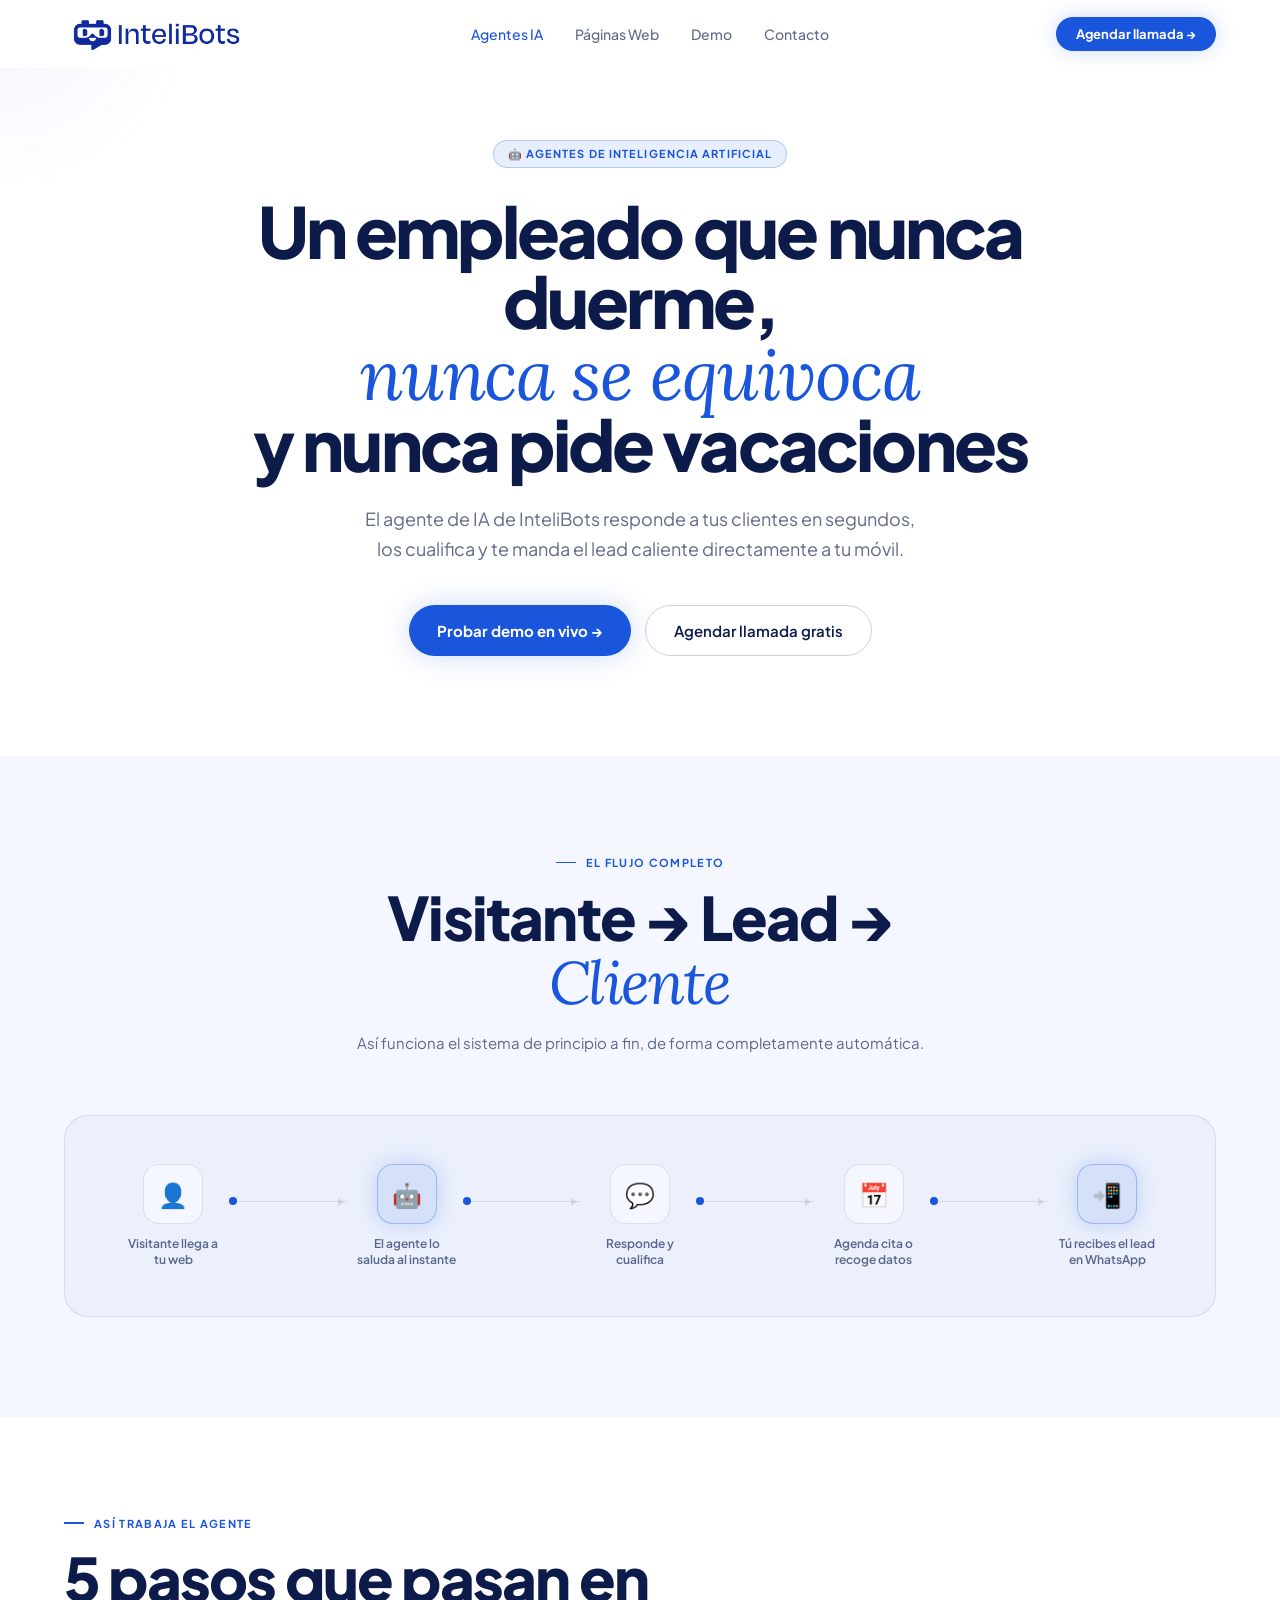
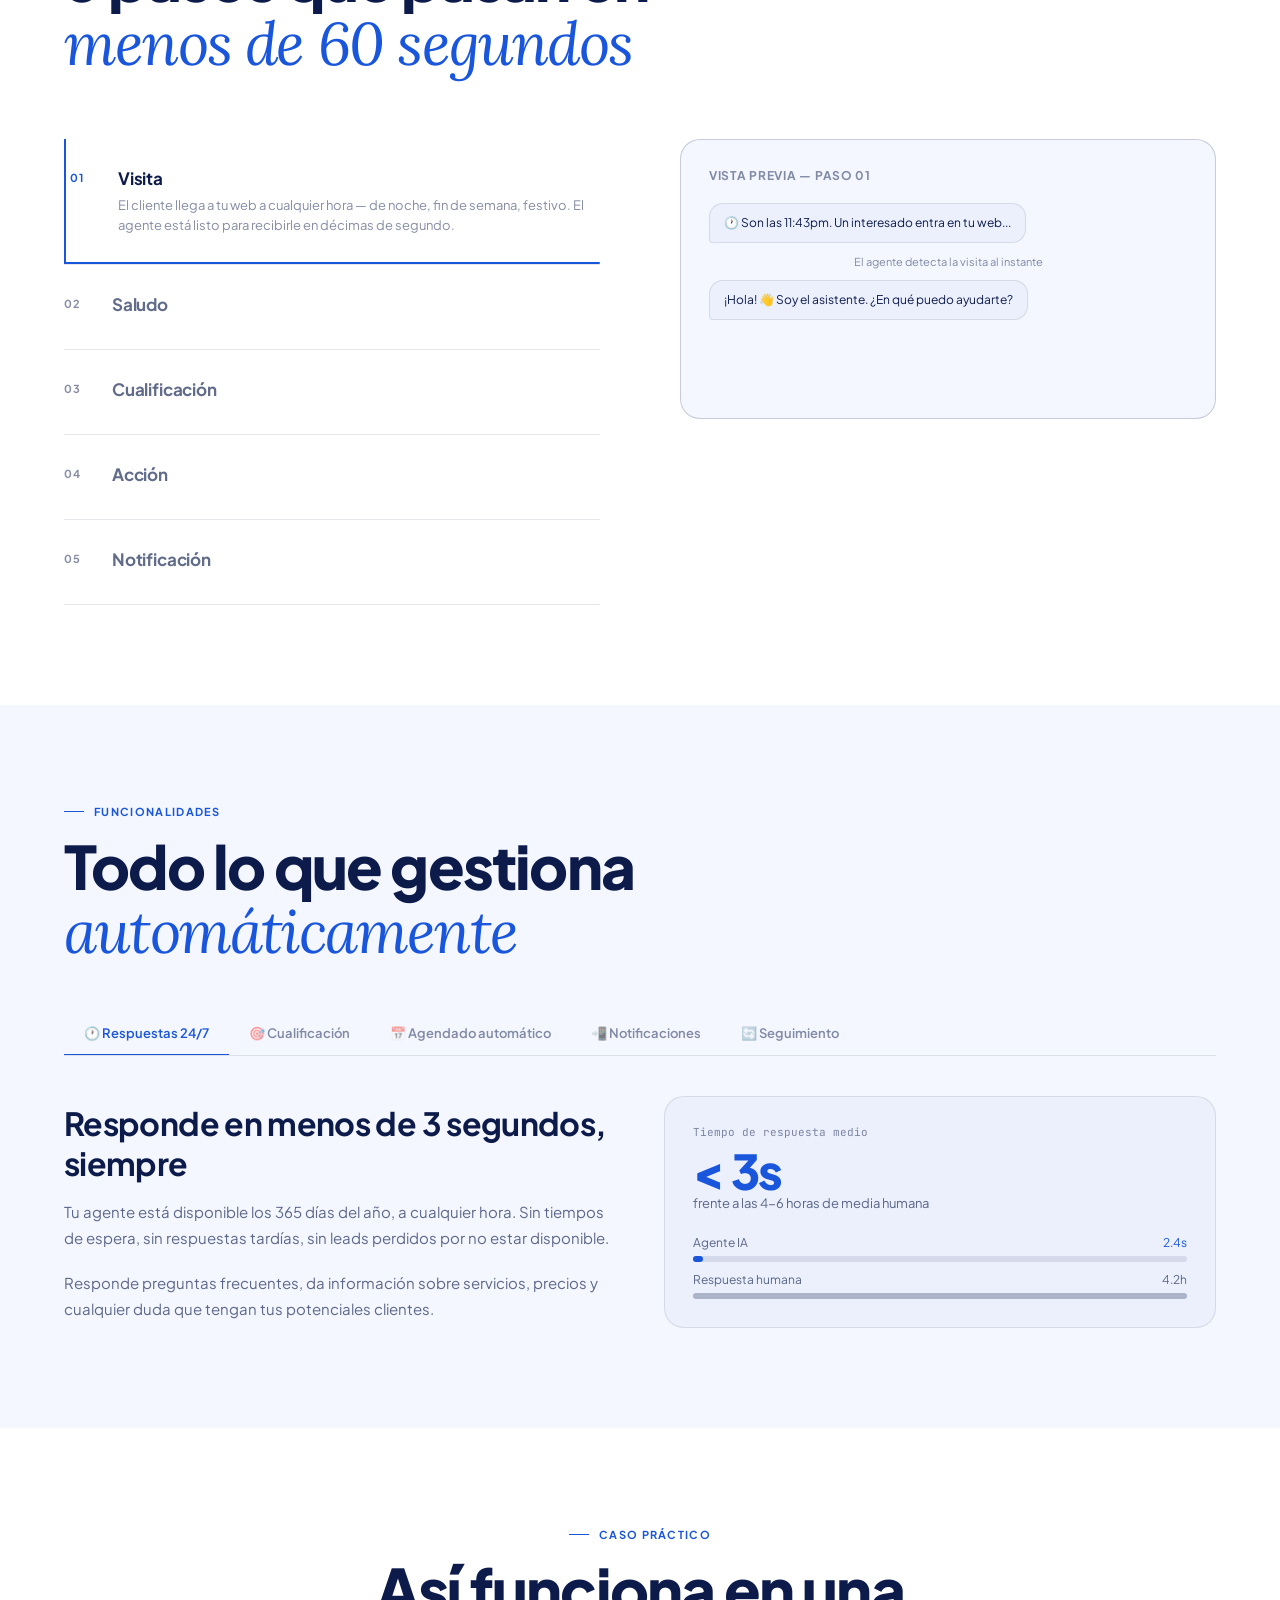
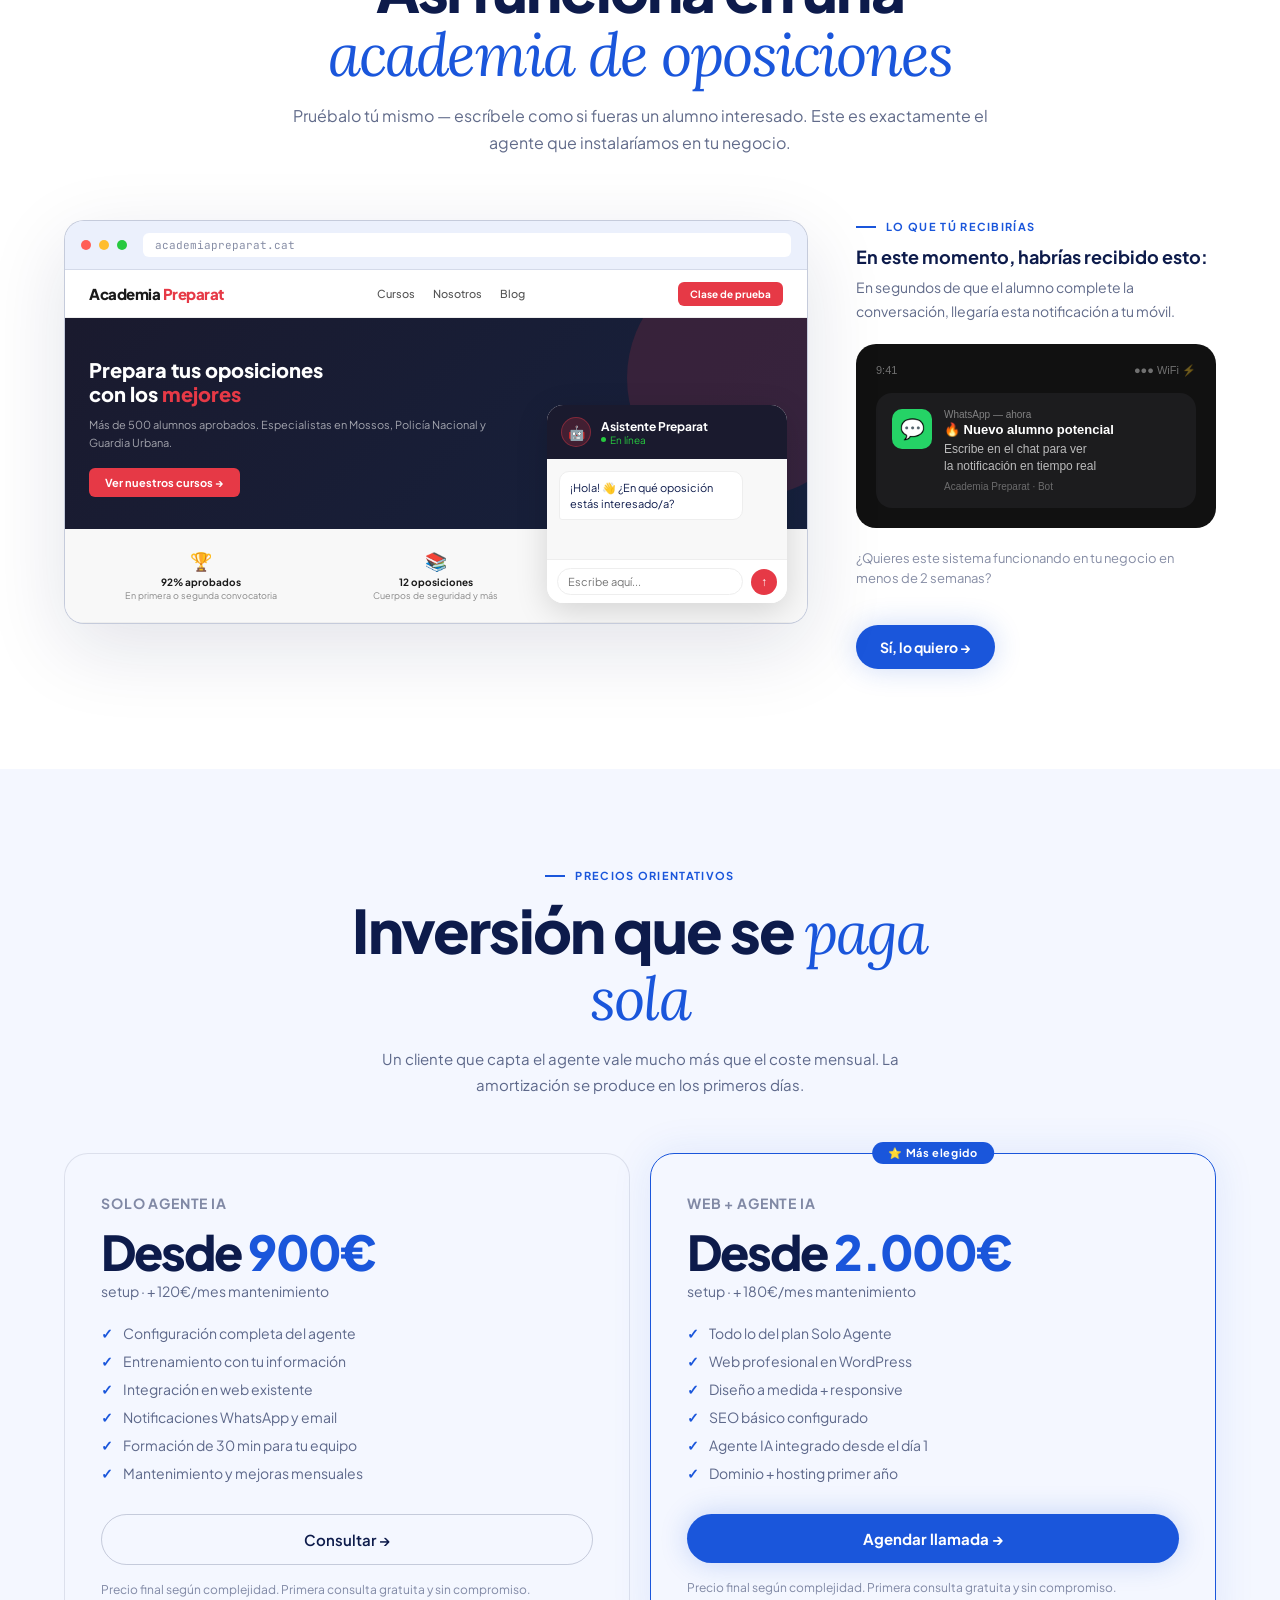
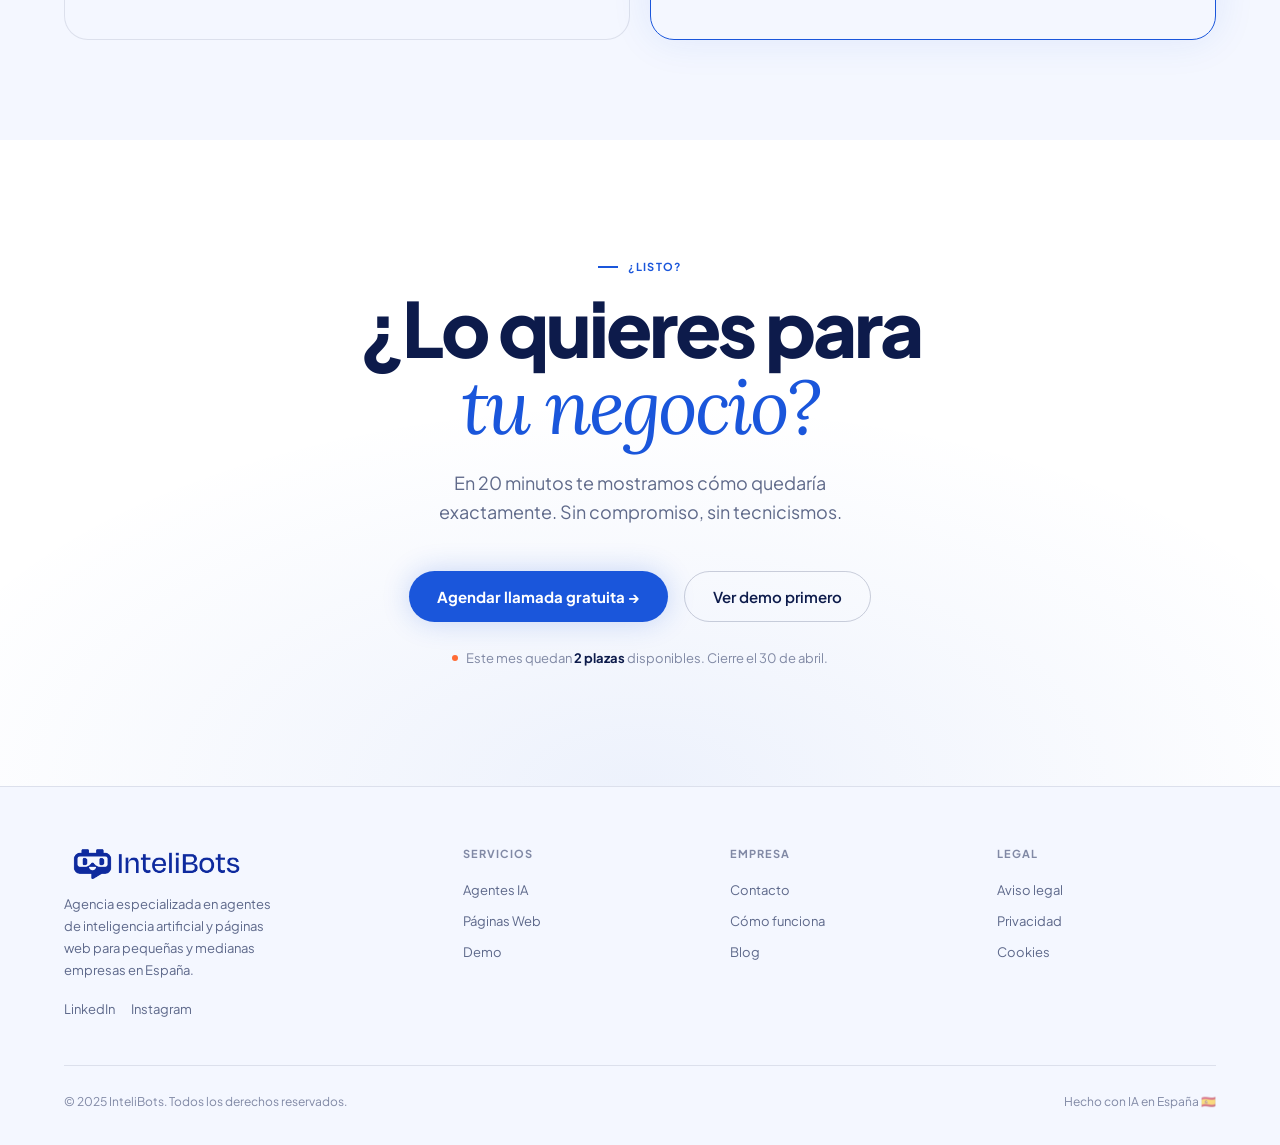
==== agentes-ia.html @ d6cfbdfa "Sitio web InteliBots: tipografía aumentada y bug chat duplicado corregido - Aumentar tamaños de fuen" ====
<!DOCTYPE html>
<html lang="es">
<head>
<meta charset="UTF-8">
<link rel="icon" type="image/png" href="logo-icon.png">
<meta name="viewport" content="width=device-width, initial-scale=1.0">
<meta name="description" content="Agentes IA para tu negocio — InteliBots. Un empleado que nunca duerme, nunca se equivoca y nunca pide vacaciones. Capta leads 24/7 de forma automática.">
<title>Agentes IA — InteliBots</title>
<link rel="preconnect" href="https://fonts.googleapis.com">
<link rel="preconnect" href="https://fonts.gstatic.com" crossorigin>
<link href="https://fonts.googleapis.com/css2?family=Plus+Jakarta+Sans:ital,wght@0,300;0,400;0,500;0,600;0,700;0,800;1,400&family=Lora:ital,wght@1,400;1,600&family=JetBrains+Mono:wght@400;500&display=swap" rel="stylesheet">
<link rel="stylesheet" href="styles.css">
<style>

/* ── HERO (centrado) ── */
.hero {
  padding: 140px 5vw 100px;
  text-align: center;
  position: relative; overflow: hidden;
}
.hero > * { position: relative; z-index: 1; }
.hero-h1 { max-width: 820px; margin: 0 auto 24px; }
.hero-sub { max-width: 560px; margin: 0 auto 40px; }
.hero-actions { justify-content: center; }

/* ── FLOW ── */
.flow-section { background: var(--bg2); overflow: hidden; }
.flow-visual {
  margin-top: 60px; padding: 48px;
  background: var(--bg3); border: 1px solid var(--border); border-radius: 24px;
  display: flex; align-items: center; overflow-x: auto;
  scrollbar-width: none;
}
.flow-visual::-webkit-scrollbar { display: none; }
.flow-node { display: flex; flex-direction: column; align-items: center; gap: 12px; min-width: 120px; }
.flow-icon {
  width: 60px; height: 60px; border-radius: 16px;
  display: flex; align-items: center; justify-content: center; font-size: 24px;
  border: 1px solid var(--border); background: var(--bg2);
}
.flow-icon.active {
  background: var(--accent-dim); border-color: rgba(26,86,219,0.3);
  box-shadow: 0 0 20px var(--accent-glow);
}
.flow-label { font-size: 12px; font-weight: 600; color: var(--text-mid); text-align: center; max-width: 100px; line-height: 1.3; }
.flow-arrow { flex: 1; min-width: 40px; height: 1px; background: var(--border); position: relative; margin-bottom: 28px; }
.flow-arrow::after {
  content: ''; position: absolute; right: -1px; top: -3px;
  border: 4px solid transparent; border-left: 6px solid var(--border);
}
.flow-dot {
  position: absolute; width: 8px; height: 8px; border-radius: 50%;
  background: var(--accent); top: -4px; left: -4px;
  animation: flowDot 3s linear infinite;
}
@keyframes flowDot { from{left:-4px;opacity:0} 10%{opacity:1} 90%{opacity:1} to{left:calc(100% - 4px);opacity:0} }

/* ── INTERACTIVE TIMELINE ── */
.timeline-section { background: var(--bg); }
.timeline-wrap { display: grid; grid-template-columns: 1fr 1fr; gap: 80px; align-items: start; margin-top: 64px; }
.timeline-steps { display: flex; flex-direction: column; }
.timeline-step {
  display: flex; gap: 20px; padding: 28px 0;
  border-bottom: 1px solid var(--border); cursor: pointer;
  transition: padding-left 0.25s; position: relative;
}
.timeline-step:hover { padding-left: 6px; }
.timeline-step.active { padding-left: 6px; }
.timeline-step::before {
  content: ''; position: absolute; left: 0; top: 0; bottom: 0; width: 2px;
  background: var(--accent); transform: scaleY(0); transform-origin: top; transition: transform 0.35s;
}
.timeline-step.active::before { transform: scaleY(1); }
.ts-num { font-size: 11px; font-weight: 700; letter-spacing: 0.08em; color: var(--text-dim); padding-top: 4px; min-width: 28px; transition: color 0.2s; }
.timeline-step.active .ts-num { color: var(--accent); }
.ts-name { font-size: 17px; font-weight: 700; letter-spacing: -0.01em; margin-bottom: 6px; color: var(--text-mid); transition: color 0.2s; }
.timeline-step.active .ts-name { color: var(--text); }
.ts-desc { font-size: 13px; color: var(--text-dim); line-height: 1.6; max-height: 0; overflow: hidden; transition: max-height 0.4s ease, opacity 0.3s; opacity: 0; }
.timeline-step.active .ts-desc { max-height: 120px; opacity: 1; }
.ts-progress { position: absolute; bottom: 0; left: 0; height: 2px; width: 0; background: var(--accent); border-radius: 2px; }

.timeline-preview { position: sticky; top: 100px; }
.preview-card {
  background: var(--bg2); border: 1px solid var(--border2); border-radius: 20px;
  padding: 28px; min-height: 280px;
}
.preview-title { font-size: 12px; font-weight: 700; color: var(--text-dim); letter-spacing: 0.06em; text-transform: uppercase; margin-bottom: 20px; }
.preview-content { display: none; }
.preview-content.active { display: block; animation: fadeUp 0.3s ease; }
@keyframes fadeUp { from{opacity:0;transform:translateY(8px)} to{opacity:1;transform:none} }
.preview-chat { display: flex; flex-direction: column; gap: 8px; }
.pc-bot, .pc-user { padding: 10px 14px; border-radius: 14px; font-size: 12px; line-height: 1.5; max-width: 88%; }
.pc-bot { background: var(--bg3); border: 1px solid var(--border); align-self: flex-start; border-bottom-left-radius: 4px; }
.pc-user { background: var(--accent); color: #fff; align-self: flex-end; border-bottom-right-radius: 4px; }
.preview-hint { font-size: 11px; color: var(--text-dim); text-align: center; padding: 4px 0; }
.preview-notif { background: var(--bg3); border: 1px solid var(--border); border-radius: 16px; padding: 16px; display: flex; gap: 12px; align-items: flex-start; }
.notif-icon { font-size: 24px; flex-shrink: 0; }
.notif-app { font-size: 10px; color: var(--text-dim); margin-bottom: 4px; font-family: var(--mono); }
.notif-title { font-weight: 700; margin-bottom: 4px; color: var(--text); font-size: 13px; }
.notif-text { color: var(--text-mid); font-size: 12px; line-height: 1.5; }

/* ── TABS ── */
.tabs-section { background: var(--bg2); }
.tabs-header {
  display: flex; border-bottom: 1px solid var(--border);
  margin-bottom: 40px; overflow-x: auto; scrollbar-width: none;
}
.tabs-header::-webkit-scrollbar { display: none; }
.tab-btn {
  padding: 14px 20px; font-size: 13px; font-weight: 600;
  color: var(--text-dim); background: none; border: none; cursor: pointer;
  white-space: nowrap; position: relative; transition: color 0.2s;
  font-family: var(--sans);
}
.tab-btn::after { content: ''; position: absolute; bottom: -1px; left: 0; right: 0; height: 2px; background: var(--accent); transform: scaleX(0); transition: transform 0.2s; }
.tab-btn.active { color: var(--accent); }
.tab-btn.active::after { transform: scaleX(1); }
.tab-panel { display: none; animation: fadeUp 0.3s ease; }
.tab-panel.active { display: grid; grid-template-columns: 1fr 1fr; gap: 48px; align-items: center; }
.tab-text h3 { font-size: clamp(22px, 3vw, 32px); font-weight: 700; letter-spacing: -0.02em; margin-bottom: 16px; }
.tab-text p { font-size: 15px; color: var(--text-mid); line-height: 1.7; margin-bottom: 20px; }
.tab-text p:last-child { margin-bottom: 0; }
.tab-visual { background: var(--bg3); border: 1px solid var(--border); border-radius: 20px; padding: 28px; min-height: 200px; display: flex; align-items: center; }

/* ── ACADEMY MOCKUP ── */
.mockup-section { background: var(--bg); overflow: hidden; }
.mockup-wrap { margin-top: 64px; display: grid; grid-template-columns: 1fr 360px; gap: 48px; align-items: start; }
.mockup-browser {
  background: var(--bg2); border: 1px solid var(--border2); border-radius: 20px;
  overflow: hidden; box-shadow: 0 24px 80px rgba(13,27,75,0.12);
  position: relative;
}
.mockup-bar { background: var(--bg3); border-bottom: 1px solid var(--border); padding: 12px 16px; display: flex; align-items: center; gap: 8px; }
.m-dot { width: 10px; height: 10px; border-radius: 50%; }
.m-dot:nth-child(1){background:#FF5F56} .m-dot:nth-child(2){background:#FFBD2E} .m-dot:nth-child(3){background:#27C93F}
.m-url { flex: 1; margin-left: 8px; background: var(--bg); border-radius: 6px; padding: 5px 12px; font-size: 11px; color: var(--text-dim); font-family: var(--mono); }

/* Academy site inside mockup */
.acad-nav { background: #fff; padding: 0 24px; display: flex; align-items: center; justify-content: space-between; height: 48px; border-bottom: 1px solid #eee; }
.acad-logo { font-size: 15px; font-weight: 800; color: #1a1a1a; letter-spacing: -0.5px; }
.acad-logo span { color: #E63946; }
.acad-nav-links { display: flex; gap: 18px; }
.acad-nav-links a { font-size: 11px; font-weight: 500; color: #555; text-decoration: none; }
.acad-cta-sm { background: #E63946; color: white; font-size: 10px; font-weight: 700; padding: 6px 12px; border-radius: 6px; text-decoration: none; }
.acad-hero { background: linear-gradient(135deg, #1a1a2e 0%, #16213e 100%); padding: 40px 24px 32px; color: white; position: relative; overflow: hidden; }
.acad-hero::before { content: ''; position: absolute; right: -60px; top: -60px; width: 240px; height: 240px; border-radius: 50%; background: rgba(230,57,70,0.15); }
.acad-hero-content { position: relative; z-index: 1; max-width: 60%; }
.acad-hero h2 { font-size: 20px; font-weight: 800; line-height: 1.2; margin-bottom: 10px; }
.acad-hero h2 span { color: #E63946; }
.acad-hero p { font-size: 11px; color: rgba(255,255,255,0.6); line-height: 1.6; margin-bottom: 16px; }
.acad-btn { background: #E63946; color: white; font-size: 11px; font-weight: 700; padding: 8px 16px; border-radius: 6px; text-decoration: none; display: inline-block; }
.acad-features { background: #f8f8f8; padding: 20px 24px; display: grid; grid-template-columns: repeat(3,1fr); gap: 12px; border-bottom: 1px solid #eee; }
.acad-feat { text-align: center; }
.acad-feat-icon { font-size: 18px; margin-bottom: 4px; }
.acad-feat-title { font-size: 10px; font-weight: 700; color: #1a1a1a; margin-bottom: 2px; }
.acad-feat-text { font-size: 9px; color: #888; line-height: 1.4; }

/* Chat widget inside mockup */
.chat-widget {
  position: absolute; bottom: 20px; right: 20px; width: 240px;
  background: white; border-radius: 16px;
  box-shadow: 0 8px 32px rgba(0,0,0,0.15); overflow: hidden;
  font-family: var(--sans);
}
.chat-widget-header { background: #1a1a2e; padding: 12px 14px; display: flex; align-items: center; gap: 10px; }
.widget-avatar { width: 30px; height: 30px; border-radius: 50%; background: rgba(230,57,70,0.2); display: flex; align-items: center; justify-content: center; font-size: 14px; border: 1px solid rgba(230,57,70,0.4); }
.widget-name { font-size: 12px; font-weight: 700; color: #fff; }
.widget-status { font-size: 10px; color: #27C93F; display: flex; align-items: center; gap: 4px; }
.widget-status::before { content: ''; width: 5px; height: 5px; border-radius: 50%; background: #27C93F; display: inline-block; }
.widget-messages { padding: 12px; display: flex; flex-direction: column; gap: 7px; min-height: 100px; background: #f8f8f8; }
.w-msg-bot, .w-msg-user { padding: 8px 10px; border-radius: 10px; font-size: 11px; line-height: 1.4; }
.w-msg-bot { background: white; border: 1px solid #eee; align-self: flex-start; border-bottom-left-radius: 3px; max-width: 85%; }
.w-msg-user { background: #E63946; color: white; align-self: flex-end; border-bottom-right-radius: 3px; max-width: 85%; }
.widget-input { display: flex; align-items: center; gap: 8px; padding: 8px 10px; border-top: 1px solid #eee; background: white; }
.widget-input input { flex: 1; border: 1px solid #eee; border-radius: 20px; padding: 6px 10px; font-size: 11px; outline: none; font-family: var(--sans); }
.widget-send { width: 26px; height: 26px; border-radius: 50%; background: #E63946; border: none; cursor: pointer; display: flex; align-items: center; justify-content: center; color: white; font-size: 12px; flex-shrink: 0; }

/* WA notification */
.mockup-side h3 { font-size: 18px; font-weight: 700; margin-bottom: 8px; }
.mockup-side p { font-size: 14px; color: var(--text-mid); line-height: 1.7; margin-bottom: 20px; }
.wa-notif { background: #111; border-radius: 20px; padding: 20px; font-family: -apple-system, BlinkMacSystemFont, 'SF Pro Display', sans-serif; }
.wa-status { display: flex; justify-content: space-between; margin-bottom: 16px; font-size: 11px; color: rgba(255,255,255,0.4); }
.wa-card { background: #1C1C1E; border-radius: 16px; padding: 16px; display: flex; gap: 12px; }
.wa-icon { width: 40px; height: 40px; border-radius: 10px; background: #25D366; display: flex; align-items: center; justify-content: center; font-size: 20px; flex-shrink: 0; }
.wa-app { font-size: 10px; color: rgba(255,255,255,0.45); margin-bottom: 2px; }
.wa-title { font-size: 13px; font-weight: 600; color: white; margin-bottom: 4px; }
.wa-text { font-size: 12px; color: rgba(255,255,255,0.70); line-height: 1.4; }
.wa-time { font-size: 10px; color: rgba(255,255,255,0.35); margin-top: 6px; }

/* ── RESPONSIVE ── */
@media (max-width: 1024px) {
  .timeline-wrap { grid-template-columns: 1fr; }
  .timeline-preview { position: static; }
  .tab-panel.active { grid-template-columns: 1fr; }
  .mockup-wrap { grid-template-columns: 1fr; }
}
@media (max-width: 768px) {
  .flow-visual { padding: 28px 20px; }
  .acad-features { grid-template-columns: 1fr 1fr; }
}
</style>
</head>
<body>

<div class="cursor-glow" id="cursorGlow" aria-hidden="true"></div>

<!-- NAV -->
<nav id="mainNav" role="navigation">
  <a href="index.html" class="nav-logo"><img src="logo.png" alt="InteliBots"></a>
  <ul class="nav-links">
    <li><a href="agentes-ia.html" class="active">Agentes IA</a></li>
    <li><a href="paginas-web.html">Páginas Web</a></li>
    <li><a href="demo.html">Demo</a></li>
    <li><a href="contacto.html">Contacto</a></li>
  </ul>
  <a href="contacto.html" class="nav-cta">Agendar llamada →</a>
  <button class="hamburger" id="hbg" aria-label="Menú" aria-expanded="false"><span></span><span></span><span></span></button>
</nav>
<nav class="mobile-menu" id="mob" aria-hidden="true">
  <a href="agentes-ia.html" onclick="closeMob()">Agentes IA</a>
  <a href="paginas-web.html" onclick="closeMob()">Páginas Web</a>
  <a href="demo.html" onclick="closeMob()">Demo</a>
  <a href="contacto.html" onclick="closeMob()">Contacto</a>
  <a href="contacto.html" class="mob-cta" onclick="closeMob()">Agendar llamada →</a>
</nav>

<!-- HERO -->
<section class="hero">
  <div class="hero-bg"><div class="hero-grid"></div><div class="hero-glow" style="left:50%;top:50%;transform:translate(-50%,-50%)"></div></div>
  <div class="hero-badge">🤖 Agentes de Inteligencia Artificial</div>
  <h1 class="hero-h1">Un empleado que nunca duerme,<br><em>nunca se equivoca</em><br>y nunca pide vacaciones</h1>
  <p class="hero-sub">El agente de IA de InteliBots responde a tus clientes en segundos, los cualifica y te manda el lead caliente directamente a tu móvil.</p>
  <div class="hero-actions">
    <a href="demo.html" class="btn-primary">Probar demo en vivo →</a>
    <a href="contacto.html" class="btn-ghost">Agendar llamada gratis</a>
  </div>
</section>

<!-- FLOW VISUAL -->
<section class="flow-section">
  <div class="reveal" style="text-align:center;max-width:600px;margin:0 auto">
    <div class="s-label" style="justify-content:center">El flujo completo</div>
    <h2 class="s-title">Visitante → Lead → <em>Cliente</em></h2>
    <p style="color:var(--text-mid);font-size:15px;line-height:1.7;margin-top:16px">Así funciona el sistema de principio a fin, de forma completamente automática.</p>
  </div>
  <div class="flow-visual reveal d1">
    <div class="flow-node">
      <div class="flow-icon">👤</div>
      <div class="flow-label">Visitante llega a tu web</div>
    </div>
    <div class="flow-arrow"><div class="flow-dot"></div></div>
    <div class="flow-node">
      <div class="flow-icon active">🤖</div>
      <div class="flow-label">El agente lo saluda al instante</div>
    </div>
    <div class="flow-arrow"><div class="flow-dot" style="animation-delay:0.5s"></div></div>
    <div class="flow-node">
      <div class="flow-icon">💬</div>
      <div class="flow-label">Responde y cualifica</div>
    </div>
    <div class="flow-arrow"><div class="flow-dot" style="animation-delay:1s"></div></div>
    <div class="flow-node">
      <div class="flow-icon">📅</div>
      <div class="flow-label">Agenda cita o recoge datos</div>
    </div>
    <div class="flow-arrow"><div class="flow-dot" style="animation-delay:1.5s"></div></div>
    <div class="flow-node">
      <div class="flow-icon active">📲</div>
      <div class="flow-label">Tú recibes el lead en WhatsApp</div>
    </div>
  </div>
</section>

<!-- INTERACTIVE TIMELINE -->
<section class="timeline-section">
  <div class="reveal">
    <div class="s-label">Así trabaja el agente</div>
    <h2 class="s-title">5 pasos que pasan en<br><em>menos de 60 segundos</em></h2>
  </div>
  <div class="timeline-wrap">
    <div class="timeline-steps">
      <div class="timeline-step active">
        <div class="ts-num">01</div>
        <div><div class="ts-name">Visita</div><div class="ts-desc">El cliente llega a tu web a cualquier hora — de noche, fin de semana, festivo. El agente está listo para recibirle en décimas de segundo.</div></div>
      </div>
      <div class="timeline-step">
        <div class="ts-num">02</div>
        <div><div class="ts-name">Saludo</div><div class="ts-desc">El agente abre la conversación con un mensaje amigable y personalizado. No es un chatbot genérico — conoce tu negocio, tus servicios y tu forma de hablar.</div></div>
      </div>
      <div class="timeline-step">
        <div class="ts-num">03</div>
        <div><div class="ts-name">Cualificación</div><div class="ts-desc">Hace las preguntas clave para entender si es un lead serio. Solo lead caliente llega a ti, con toda la información que necesitas para cerrar la venta.</div></div>
      </div>
      <div class="timeline-step">
        <div class="ts-num">04</div>
        <div><div class="ts-name">Acción</div><div class="ts-desc">El agente puede agendar una cita, enviar información por email o recoger nombre y teléfono para que les llames tú. Totalmente configurable.</div></div>
      </div>
      <div class="timeline-step">
        <div class="ts-num">05</div>
        <div><div class="ts-name">Notificación</div><div class="ts-desc">En menos de 10 segundos recibes un WhatsApp con toda la información: nombre, contacto y resumen de la conversación. Lead caliente en tu bolsillo.</div></div>
      </div>
    </div>
    <div class="timeline-preview reveal d2">
      <div class="preview-card">
        <div class="preview-title" id="previewTitle">Vista previa — Paso 01</div>
        <div class="preview-content active" id="prev-0">
          <div class="preview-chat">
            <div class="pc-bot">🕐 Son las 11:43pm. Un interesado entra en tu web...</div>
            <p class="preview-hint">El agente detecta la visita al instante</p>
            <div class="pc-bot">¡Hola! 👋 Soy el asistente. ¿En qué puedo ayudarte?</div>
          </div>
        </div>
        <div class="preview-content" id="prev-1">
          <div class="preview-chat">
            <div class="pc-bot">¡Hola! 👋 Soy el asistente de Academia Preparat. ¿En qué oposición estás interesado/a?</div>
            <p class="preview-hint" style="margin-top:8px">Mensaje personalizado con el nombre de tu negocio</p>
          </div>
        </div>
        <div class="preview-content" id="prev-2">
          <div class="preview-chat">
            <div class="pc-user">Me interesa Mossos d'Esquadra</div>
            <div class="pc-bot">¡Perfecto! Tenemos programa específico 🎯 ¿Cuándo quieres empezar? ¿Sería tu primera oposición?</div>
            <div class="pc-user">Primera vez, en septiembre</div>
            <div class="pc-bot">¿Tienes el nivel de Batxillerat o equivalente? Solo necesito confirmarlo para orientarte bien.</div>
          </div>
        </div>
        <div class="preview-content" id="prev-3">
          <div class="preview-chat">
            <div class="pc-bot">Entendido 👌 Tenemos clase de prueba gratuita este viernes. ¿Te la agendo?</div>
            <div class="pc-user">Sí, me interesa</div>
            <div class="pc-bot">¡Perfecto! Dame tu nombre y teléfono para confirmártela 📅</div>
          </div>
        </div>
        <div class="preview-content" id="prev-4">
          <div class="preview-notif">
            <div class="notif-icon">📲</div>
            <div>
              <div class="notif-app">WhatsApp · Ahora</div>
              <div class="notif-title">🔥 Nuevo lead — Academia Preparat</div>
              <div class="notif-text">Marta García · 622 XXX XXX<br>Interés: Mossos d'Esquadra<br>Inicio: Septiembre · Primera vez<br>→ Quiere clase de prueba viernes</div>
            </div>
          </div>
        </div>
      </div>
    </div>
  </div>
</section>

<!-- TABS: funcionalidades -->
<section class="tabs-section">
  <div class="reveal">
    <div class="s-label">Funcionalidades</div>
    <h2 class="s-title">Todo lo que gestiona<br><em>automáticamente</em></h2>
  </div>
  <div style="margin-top:48px">
    <div class="tabs-header reveal">
      <button class="tab-btn active">🕐 Respuestas 24/7</button>
      <button class="tab-btn">🎯 Cualificación</button>
      <button class="tab-btn">📅 Agendado automático</button>
      <button class="tab-btn">📲 Notificaciones</button>
      <button class="tab-btn">🔄 Seguimiento</button>
    </div>
    <div class="tab-panel active" id="tab-0">
      <div class="tab-text reveal">
        <h3>Responde en menos de 3 segundos, siempre</h3>
        <p>Tu agente está disponible los 365 días del año, a cualquier hora. Sin tiempos de espera, sin respuestas tardías, sin leads perdidos por no estar disponible.</p>
        <p>Responde preguntas frecuentes, da información sobre servicios, precios y cualquier duda que tengan tus potenciales clientes.</p>
      </div>
      <div class="tab-visual reveal d2">
        <div style="width:100%">
          <div style="font-size:11px;color:var(--text-dim);margin-bottom:8px;font-family:var(--mono)">Tiempo de respuesta medio</div>
          <div style="font-size:48px;font-weight:800;color:var(--accent);letter-spacing:-0.04em;line-height:1">&lt; 3s</div>
          <div style="font-size:13px;color:var(--text-mid);margin-bottom:24px">frente a las 4-6 horas de media humana</div>
          <div style="display:flex;flex-direction:column;gap:10px">
            <div>
              <div style="display:flex;justify-content:space-between;font-size:12px;color:var(--text-mid);margin-bottom:6px"><span>Agente IA</span><span style="color:var(--accent)">2.4s</span></div>
              <div style="height:6px;background:var(--border);border-radius:3px"><div style="width:2%;height:100%;background:var(--accent);border-radius:3px"></div></div>
            </div>
            <div>
              <div style="display:flex;justify-content:space-between;font-size:12px;color:var(--text-mid);margin-bottom:6px"><span>Respuesta humana</span><span>4.2h</span></div>
              <div style="height:6px;background:var(--border);border-radius:3px"><div style="width:100%;height:100%;background:var(--border2);border-radius:3px"></div></div>
            </div>
          </div>
        </div>
      </div>
    </div>
    <div class="tab-panel" id="tab-1">
      <div class="tab-text reveal">
        <h3>Solo llegan leads que realmente quieren comprar</h3>
        <p>El agente hace las preguntas clave para filtrar leads fríos. Cuando recibes una notificación, ya sabes que es alguien interesado de verdad.</p>
        <p>Configuramos las preguntas específicas para tu sector y tipo de negocio.</p>
      </div>
      <div class="tab-visual reveal d2">
        <div style="display:flex;flex-direction:column;gap:10px;width:100%">
          <div style="font-size:11px;color:var(--text-dim);font-family:var(--mono)">Preguntas de cualificación</div>
          <div style="background:var(--bg2);border:1px solid var(--border);border-radius:10px;padding:10px 14px;font-size:12px;color:var(--text-mid)">¿Qué servicio te interesa? 📚</div>
          <div style="background:var(--bg2);border:1px solid var(--border);border-radius:10px;padding:10px 14px;font-size:12px;color:var(--text-mid)">¿Cuándo quieres empezar? 📅</div>
          <div style="background:var(--bg2);border:1px solid var(--border);border-radius:10px;padding:10px 14px;font-size:12px;color:var(--text-mid)">¿Es para uso personal o empresarial? 🎯</div>
          <div style="background:var(--accent-dim);border:1px solid rgba(26,86,219,0.25);border-radius:10px;padding:10px 14px;font-size:12px;color:var(--accent)">✓ Lead cualificado — enviado a WhatsApp</div>
        </div>
      </div>
    </div>
    <div class="tab-panel" id="tab-2">
      <div class="tab-text reveal">
        <h3>Citas agendadas sin que muevas un dedo</h3>
        <p>El agente puede conectarse con tu calendario y agendar citas directamente. El cliente elige horario, recibe confirmación y tú lo ves en tu agenda.</p>
        <p>Compatible con Calendly, Google Calendar y cualquier sistema de reservas que ya uses.</p>
      </div>
      <div class="tab-visual reveal d2">
        <div style="background:var(--bg2);border:1px solid var(--border);border-radius:14px;padding:20px;width:100%">
          <div style="font-size:11px;color:var(--accent);font-weight:700;margin-bottom:12px;font-family:var(--mono)">📅 NUEVA CITA AGENDADA</div>
          <div style="font-size:14px;font-weight:700;margin-bottom:4px">Llamada de consulta gratuita</div>
          <div style="font-size:12px;color:var(--text-mid)">Viernes 2 mayo · 17:00h</div>
          <div style="font-size:12px;color:var(--text-mid)">Marta García · 622 XXX XXX</div>
          <div style="margin-top:12px;padding-top:12px;border-top:1px solid var(--border);font-size:11px;color:var(--text-dim)">Confirmación enviada por WhatsApp y email ✓</div>
        </div>
      </div>
    </div>
    <div class="tab-panel" id="tab-3">
      <div class="tab-text reveal">
        <h3>Lead caliente en tu móvil en menos de 10 segundos</h3>
        <p>En el momento en que el agente termina de cualificar a un interesado, recibes un WhatsApp con toda la información que necesitas para cerrar la venta.</p>
        <p>También recibes alertas por email. Siempre sabes cuándo hay una oportunidad.</p>
      </div>
      <div class="tab-visual reveal d2">
        <div style="background:#111;border-radius:16px;padding:16px;width:100%">
          <div style="display:flex;gap:10px">
            <div style="width:36px;height:36px;border-radius:8px;background:#25D366;display:flex;align-items:center;justify-content:center;font-size:18px;flex-shrink:0">💬</div>
            <div>
              <div style="font-size:10px;color:rgba(255,255,255,0.4);margin-bottom:2px">WhatsApp · ahora</div>
              <div style="font-size:13px;font-weight:600;color:white;margin-bottom:4px">🔥 Lead nuevo — InteliBots</div>
              <div style="font-size:11px;color:rgba(255,255,255,0.6);line-height:1.5">Marc Puig · 643 XXX XXX<br>Web + Agente IA · Inmediato<br>→ Pide presupuesto</div>
            </div>
          </div>
        </div>
      </div>
    </div>
    <div class="tab-panel" id="tab-4">
      <div class="tab-text reveal">
        <h3>Recupera leads que no respondieron</h3>
        <p>Si un interesado empieza la conversación pero no la termina, el agente puede hacer un seguimiento automático 24h o 48h después para reactivar el interés.</p>
        <p>El 30% de los leads que no responden inicialmente acaban convirtiendo con un buen seguimiento.</p>
      </div>
      <div class="tab-visual reveal d2">
        <div style="display:flex;flex-direction:column;gap:8px;width:100%">
          <div style="font-size:11px;color:var(--text-dim);font-family:var(--mono)">Secuencia de seguimiento</div>
          <div style="display:flex;gap:12px;align-items:center">
            <div style="width:32px;height:32px;border-radius:50%;background:var(--accent-dim);border:1px solid rgba(26,86,219,0.25);display:flex;align-items:center;justify-content:center;font-size:12px;flex-shrink:0;color:var(--accent);font-weight:700">D0</div>
            <div style="font-size:12px;color:var(--text-mid)">Lead entra — conversación iniciada</div>
          </div>
          <div style="width:1px;height:16px;background:var(--border);margin-left:16px"></div>
          <div style="display:flex;gap:12px;align-items:center">
            <div style="width:32px;height:32px;border-radius:50%;background:var(--bg3);border:1px solid var(--border);display:flex;align-items:center;justify-content:center;font-size:11px;flex-shrink:0;color:var(--text-dim);font-weight:700">D1</div>
            <div style="font-size:12px;color:var(--text-mid)">"Hola, ¿pudiste revisar la información? ¿Te quedó alguna duda?"</div>
          </div>
          <div style="width:1px;height:16px;background:var(--border);margin-left:16px"></div>
          <div style="display:flex;gap:12px;align-items:center">
            <div style="width:32px;height:32px;border-radius:50%;background:var(--bg3);border:1px solid var(--border);display:flex;align-items:center;justify-content:center;font-size:11px;flex-shrink:0;color:var(--text-dim);font-weight:700">D3</div>
            <div style="font-size:12px;color:var(--text-mid)">"Última plaza disponible. ¿Te reservamos?"</div>
          </div>
        </div>
      </div>
    </div>
  </div>
</section>

<!-- ACADEMY MOCKUP -->
<section class="mockup-section">
  <div class="reveal" style="text-align:center;max-width:700px;margin:0 auto">
    <div class="s-label" style="justify-content:center">Caso práctico</div>
    <h2 class="s-title">Así funciona en una<br><em>academia de oposiciones</em></h2>
    <p style="color:var(--text-mid);font-size:16px;line-height:1.7;margin-top:16px">Pruébalo tú mismo — escríbele como si fueras un alumno interesado. Este es exactamente el agente que instalaríamos en tu negocio.</p>
  </div>
  <div class="mockup-wrap">
    <div class="mockup-browser reveal d1">
      <div class="mockup-bar">
        <div class="m-dot"></div><div class="m-dot"></div><div class="m-dot"></div>
        <div class="m-url">academiapreparat.cat</div>
      </div>
      <div style="position:relative">
        <div class="acad-nav">
          <div class="acad-logo">Academia <span>Preparat</span></div>
          <div class="acad-nav-links"><a href="#">Cursos</a><a href="#">Nosotros</a><a href="#">Blog</a></div>
          <a href="#" class="acad-cta-sm">Clase de prueba</a>
        </div>
        <div class="acad-hero">
          <div class="acad-hero-content">
            <h2>Prepara tus oposiciones<br>con los <span>mejores</span></h2>
            <p>Más de 500 alumnos aprobados. Especialistas en Mossos, Policía Nacional y Guardia Urbana.</p>
            <a href="#" class="acad-btn">Ver nuestros cursos →</a>
          </div>
        </div>
        <div class="acad-features">
          <div class="acad-feat"><div class="acad-feat-icon">🏆</div><div class="acad-feat-title">92% aprobados</div><div class="acad-feat-text">En primera o segunda convocatoria</div></div>
          <div class="acad-feat"><div class="acad-feat-icon">📚</div><div class="acad-feat-title">12 oposiciones</div><div class="acad-feat-text">Cuerpos de seguridad y más</div></div>
          <div class="acad-feat"><div class="acad-feat-icon">📍</div><div class="acad-feat-title">Barcelona centro</div><div class="acad-feat-text">También online y semipresencial</div></div>
        </div>
        <div class="chat-widget" id="academyChat">
          <div class="chat-widget-header">
            <div class="widget-avatar">🤖</div>
            <div><div class="widget-name">Asistente Preparat</div><div class="widget-status">En línea</div></div>
          </div>
          <div class="widget-messages" id="widgetMsgs">
            <div class="w-msg-bot">¡Hola! 👋 ¿En qué oposición estás interesado/a?</div>
          </div>
          <div class="widget-input">
            <input type="text" id="widgetInput" placeholder="Escribe aquí...">
            <button class="widget-send" onclick="sendWidget()">↑</button>
          </div>
        </div>
      </div>
    </div>
    <div class="mockup-side reveal d2">
      <div class="s-label" style="margin-bottom:12px">Lo que tú recibirías</div>
      <h3>En este momento, habrías recibido esto:</h3>
      <p style="margin-top:8px">En segundos de que el alumno complete la conversación, llegaría esta notificación a tu móvil.</p>
      <div class="wa-notif">
        <div class="wa-status"><span>9:41</span><span>●●● WiFi ⚡</span></div>
        <div class="wa-card">
          <div class="wa-icon">💬</div>
          <div>
            <div class="wa-app">WhatsApp — ahora</div>
            <div class="wa-title">🔥 Nuevo alumno potencial</div>
            <div class="wa-text" id="waText">Escribe en el chat para ver<br>la notificación en tiempo real</div>
            <div class="wa-time">Academia Preparat · Bot</div>
          </div>
        </div>
      </div>
      <p style="margin-top:20px;font-size:13px;color:var(--text-dim);line-height:1.6">¿Quieres este sistema funcionando en tu negocio en menos de 2 semanas?</p>
      <a href="contacto.html" class="btn-primary" style="margin-top:16px;font-size:14px;padding:13px 24px">Sí, lo quiero →</a>
    </div>
  </div>
</section>

<!-- PRICING -->
<section style="background:var(--bg2);padding:100px 5vw">
  <div class="reveal" style="text-align:center;max-width:600px;margin:0 auto">
    <div class="s-label" style="justify-content:center">Precios orientativos</div>
    <h2 class="s-title">Inversión que se <em>paga sola</em></h2>
    <p style="color:var(--text-mid);font-size:15px;line-height:1.7;margin-top:16px">Un cliente que capta el agente vale mucho más que el coste mensual. La amortización se produce en los primeros días.</p>
  </div>
  <div class="pricing-grid">
    <div class="price-card reveal d1">
      <div class="price-name">Solo Agente IA</div>
      <div class="price-num">Desde <span>900€</span></div>
      <div class="price-period">setup · + 120€/mes mantenimiento</div>
      <div class="price-feats">
        <div class="price-feat">Configuración completa del agente</div>
        <div class="price-feat">Entrenamiento con tu información</div>
        <div class="price-feat">Integración en web existente</div>
        <div class="price-feat">Notificaciones WhatsApp y email</div>
        <div class="price-feat">Formación de 30 min para tu equipo</div>
        <div class="price-feat">Mantenimiento y mejoras mensuales</div>
      </div>
      <a href="contacto.html" class="btn-ghost" style="width:100%;justify-content:center">Consultar →</a>
      <p class="price-note">Precio final según complejidad. Primera consulta gratuita y sin compromiso.</p>
    </div>
    <div class="price-card featured reveal d2">
      <div class="price-badge">⭐ Más elegido</div>
      <div class="price-name">Web + Agente IA</div>
      <div class="price-num">Desde <span>2.000€</span></div>
      <div class="price-period">setup · + 180€/mes mantenimiento</div>
      <div class="price-feats">
        <div class="price-feat">Todo lo del plan Solo Agente</div>
        <div class="price-feat">Web profesional en WordPress</div>
        <div class="price-feat">Diseño a medida + responsive</div>
        <div class="price-feat">SEO básico configurado</div>
        <div class="price-feat">Agente IA integrado desde el día 1</div>
        <div class="price-feat">Dominio + hosting primer año</div>
      </div>
      <a href="contacto.html" class="btn-primary" style="width:100%;justify-content:center">Agendar llamada →</a>
      <p class="price-note">Precio final según complejidad. Primera consulta gratuita y sin compromiso.</p>
    </div>
  </div>
</section>

<!-- CTA -->
<section class="cta-section">
  <div class="reveal">
    <div class="s-label" style="justify-content:center">¿Listo?</div>
    <h2 class="cta-title">¿Lo quieres para<br><em>tu negocio?</em></h2>
    <p class="cta-sub">En 20 minutos te mostramos cómo quedaría exactamente. Sin compromiso, sin tecnicismos.</p>
    <div class="cta-actions">
      <a href="contacto.html" class="btn-primary">Agendar llamada gratuita →</a>
      <a href="demo.html" class="btn-ghost">Ver demo primero</a>
    </div>
    <div class="urgency">
      <div class="urgency-dot"></div>
      <span>Este mes quedan <strong style="color:var(--text)">2 plazas</strong> disponibles. Cierre el 30 de abril.</span>
    </div>
  </div>
</section>

<!-- FOOTER -->
<footer>
  <div class="footer-grid">
    <div class="footer-brand">
      <a href="index.html" class="nav-logo"><img src="logo.png" alt="InteliBots"></a>
      <p>Agencia especializada en agentes de inteligencia artificial y páginas web para pequeñas y medianas empresas en España.</p>
      <div class="footer-social">
        <a href="https://www.linkedin.com/company/intelibots/" target="_blank" rel="noopener">LinkedIn</a>
        <a href="#">Instagram</a>
      </div>
    </div>
    <div class="footer-col"><h4>Servicios</h4><ul><li><a href="agentes-ia.html">Agentes IA</a></li><li><a href="paginas-web.html">Páginas Web</a></li><li><a href="demo.html">Demo</a></li></ul></div>
    <div class="footer-col"><h4>Empresa</h4><ul><li><a href="contacto.html">Contacto</a></li><li><a href="https://intelibots.es/como-funciona/">Cómo funciona</a></li><li><a href="#">Blog</a></li></ul></div>
    <div class="footer-col"><h4>Legal</h4><ul><li><a href="#">Aviso legal</a></li><li><a href="#">Privacidad</a></li><li><a href="#">Cookies</a></li></ul></div>
  </div>
  <div class="footer-bottom">
    <span>© 2025 InteliBots. Todos los derechos reservados.</span>
    <span>Hecho con IA en España 🇪🇸</span>
  </div>
</footer>

<script src="main.js"></script>
</body>
</html>
---- styles.css ----
/* ═══════════════════════════════════════════════════════
   InteliBots — Shared Stylesheet
   ═══════════════════════════════════════════════════════ */

/* ── RESET & ROOT ── */
*, *::before, *::after { box-sizing: border-box; margin: 0; padding: 0; }

:root {
  --bg:       #FFFFFF;
  --bg2:      #F4F7FF;
  --bg3:      #EBF0FC;
  --card:     rgba(13, 27, 75, 0.04);
  --border:   rgba(13, 27, 75, 0.10);
  --border2:  rgba(13, 27, 75, 0.20);
  --accent:         #1A56DB;
  --accent-dim:     rgba(26, 86, 219, 0.10);
  --accent-glow:    rgba(26, 86, 219, 0.22);
  --text:     #0D1B4B;
  --text-mid: rgba(13, 27, 75, 0.65);
  --text-dim: rgba(13, 27, 75, 0.50);
  --sans:  'Plus Jakarta Sans', sans-serif;
  --serif: 'Lora', serif;
  --mono:  'JetBrains Mono', monospace;
  --r-sm:  10px;
  --r-md:  16px;
  --r-lg:  24px;
  --r-xl:  32px;
  --r-full: 100px;
}

html { scroll-behavior: smooth; }

body {
  font-family: var(--sans);
  background: var(--bg);
  color: var(--text);
  overflow-x: hidden;
  -webkit-font-smoothing: antialiased;
  -moz-osx-font-smoothing: grayscale;
}

::-webkit-scrollbar { width: 4px; }
::-webkit-scrollbar-track { background: var(--bg2); }
::-webkit-scrollbar-thumb { background: var(--accent); border-radius: 2px; }

/* ── CURSOR GLOW ── */
.cursor-glow {
  position: fixed;
  width: 400px; height: 400px;
  border-radius: 50%;
  background: radial-gradient(circle, rgba(26,86,219,0.06) 0%, transparent 70%);
  pointer-events: none;
  z-index: 0;
  transform: translate(-50%, -50%);
  transition: opacity 0.3s;
  will-change: left, top;
}

/* ── NAVIGATION ── */
nav {
  position: fixed; top: 0; left: 0; right: 0;
  z-index: 100;
  display: flex; align-items: center; justify-content: space-between;
  padding: 0 5vw; height: 68px;
  background: rgba(255, 255, 255, 0.92);
  backdrop-filter: blur(24px); -webkit-backdrop-filter: blur(24px);
  border-bottom: 1px solid transparent;
  transition: border-color 0.3s, box-shadow 0.3s;
}
nav.scrolled {
  border-color: var(--border);
  box-shadow: 0 2px 24px rgba(13, 27, 75, 0.06);
}

.nav-logo {
  font-weight: 800; font-size: 19px; letter-spacing: -0.5px;
  color: var(--text); text-decoration: none;
  display: flex; align-items: center; gap: 8px;
}
.nav-logo img { height: 32px; width: auto; display: block; }

.nav-links { display: flex; gap: 32px; list-style: none; }
.nav-links a {
  font-size: 14px; font-weight: 500;
  color: var(--text-mid); text-decoration: none;
  transition: color 0.2s;
}
.nav-links a:hover { color: var(--text); }
.nav-links a.active { color: var(--accent); }

.nav-cta {
  background: var(--accent); color: #fff;
  padding: 9px 20px; border-radius: var(--r-full);
  font-size: 13px; font-weight: 700; text-decoration: none;
  box-shadow: 0 0 20px var(--accent-glow);
  transition: transform 0.15s, box-shadow 0.15s;
}
.nav-cta:hover { transform: translateY(-1px); box-shadow: 0 0 30px var(--accent-glow); }

/* Hamburger */
.hamburger {
  display: none; flex-direction: column; gap: 5px;
  cursor: pointer; background: none; border: none; padding: 4px;
}
.hamburger span {
  display: block; width: 22px; height: 1.5px;
  background: var(--text); border-radius: 2px;
  transition: transform 0.3s, opacity 0.3s;
}

/* Mobile menu */
.mobile-menu {
  position: fixed; inset: 0; z-index: 99;
  background: var(--bg2);
  padding: 80px 5vw 40px;
  display: flex; flex-direction: column; gap: 4px;
  transform: translateX(100%);
  transition: transform 0.35s cubic-bezier(0.4, 0, 0.2, 1);
}
.mobile-menu.open { transform: translateX(0); }
.mobile-menu a {
  font-size: 26px; font-weight: 700; letter-spacing: -0.02em;
  color: var(--text); text-decoration: none;
  padding: 14px 0; border-bottom: 1px solid var(--border);
  opacity: 0; transform: translateX(20px);
  transition: opacity 0.3s, transform 0.3s;
}
.mobile-menu.open a { opacity: 1; transform: none; }
.mobile-menu.open a:nth-child(1) { transition-delay: 0.05s; }
.mobile-menu.open a:nth-child(2) { transition-delay: 0.10s; }
.mobile-menu.open a:nth-child(3) { transition-delay: 0.15s; }
.mobile-menu.open a:nth-child(4) { transition-delay: 0.20s; }
.mobile-menu.open a:nth-child(5) { transition-delay: 0.25s; }
.mob-cta {
  margin-top: 24px !important;
  background: var(--accent) !important;
  color: #fff !important;
  text-align: center;
  border-radius: 12px !important;
  font-size: 18px !important;
  border-bottom: none !important;
  padding: 18px 0 !important;
}

/* ── SECTION COMMONS ── */
section { padding: 100px 5vw; }

.s-label {
  font-size: 11px; font-weight: 700;
  letter-spacing: 0.12em; text-transform: uppercase;
  color: var(--accent);
  margin-bottom: 16px;
  display: flex; align-items: center; gap: 10px;
}
.s-label::before {
  content: ''; display: block;
  width: 20px; height: 1.5px; background: var(--accent);
}

.s-title {
  font-size: clamp(34px, 5vw, 60px);
  font-weight: 800; letter-spacing: -0.03em; line-height: 1.05;
}
.s-title em {
  font-family: var(--serif); font-style: italic;
  font-weight: 400; color: var(--accent);
}

/* ── REVEAL ANIMATIONS ── */
.reveal { opacity: 0; transform: translateY(36px); transition: opacity 0.7s, transform 0.7s; }
.reveal.visible { opacity: 1; transform: none; }
.d1 { transition-delay: 0.10s; }
.d2 { transition-delay: 0.20s; }
.d3 { transition-delay: 0.30s; }
.d4 { transition-delay: 0.40s; }

/* ── BUTTONS ── */
.btn-primary {
  background: var(--accent); color: #fff;
  padding: 15px 28px; border-radius: var(--r-full);
  font-size: 15px; font-weight: 700; text-decoration: none;
  box-shadow: 0 0 28px var(--accent-glow);
  display: inline-flex; align-items: center; gap: 8px;
  transition: transform 0.15s, box-shadow 0.2s;
  border: none; cursor: pointer; font-family: var(--sans);
}
.btn-primary:hover { transform: translateY(-2px); box-shadow: 0 0 40px var(--accent-glow); }

.btn-ghost {
  background: transparent; color: var(--text);
  padding: 15px 28px; border-radius: var(--r-full);
  font-size: 15px; font-weight: 600; text-decoration: none;
  border: 1px solid var(--border2);
  display: inline-flex; align-items: center; gap: 8px;
  transition: border-color 0.2s, transform 0.15s;
}
.btn-ghost:hover { border-color: var(--text-mid); transform: translateY(-2px); }

/* ── HERO COMMONS ── */
.hero-badge {
  display: inline-flex; align-items: center; gap: 8px;
  background: var(--accent-dim); border: 1px solid rgba(26,86,219,0.25);
  color: var(--accent); font-size: 11px; font-weight: 700;
  padding: 6px 14px; border-radius: var(--r-full);
  letter-spacing: 0.1em; text-transform: uppercase; margin-bottom: 28px;
}
.hero-h1 {
  font-size: clamp(40px, 5.5vw, 76px);
  font-weight: 800; line-height: 1.0; letter-spacing: -0.04em;
  margin-bottom: 24px;
}
.hero-h1 em {
  font-family: var(--serif); font-style: italic;
  font-weight: 400; color: var(--accent); letter-spacing: -0.02em;
}
.hero-sub {
  font-size: clamp(15px, 1.5vw, 18px);
  color: var(--text-mid); line-height: 1.7; margin-bottom: 40px;
}
.hero-actions { display: flex; gap: 14px; flex-wrap: wrap; }

/* Hero grid background */
.hero-bg { position: absolute; inset: 0; z-index: 0; overflow: hidden; }
.hero-grid {
  position: absolute; inset: 0;
  background-image:
    linear-gradient(rgba(26,86,219,0.05) 1px, transparent 1px),
    linear-gradient(90deg, rgba(26,86,219,0.05) 1px, transparent 1px);
  background-size: 60px 60px;
  mask-image: radial-gradient(ellipse 70% 80% at 60% 50%, black 0%, transparent 100%);
  -webkit-mask-image: radial-gradient(ellipse 70% 80% at 60% 50%, black 0%, transparent 100%);
}
.hero-glow {
  position: absolute;
  width: 600px; height: 600px; border-radius: 50%;
  background: radial-gradient(circle, rgba(26,86,219,0.08) 0%, transparent 70%);
  left: 50%; top: 50%; transform: translate(-50%, -50%);
  animation: hero-float 8s ease-in-out infinite;
}
@keyframes hero-float {
  0%, 100% { transform: translate(-50%, -50%) scale(1); }
  50%       { transform: translate(-50%, -54%) scale(1.04); }
}

/* ── LOGOS MARQUEE ── */
.logos-section {
  padding: 40px 5vw;
  border-top: 1px solid var(--border);
  border-bottom: 1px solid var(--border);
}
.logos-label {
  font-size: 12px; color: var(--text-dim); font-weight: 500;
  letter-spacing: 0.06em; text-transform: uppercase;
  text-align: center; margin-bottom: 28px;
}
.logos-wrap { overflow: hidden; }
.logos-track {
  display: flex; gap: 64px;
  animation: marquee 22s linear infinite;
  width: max-content;
}
.logos-track:hover { animation-play-state: paused; }
@keyframes marquee { from { transform: translateX(0); } to { transform: translateX(-50%); } }
.logo-item {
  font-size: 13px; font-weight: 700; letter-spacing: 0.04em;
  color: var(--text-dim); white-space: nowrap;
  display: flex; align-items: center; gap: 12px;
  transition: color 0.2s; cursor: default;
}
.logo-item:hover { color: var(--text-mid); }
.logo-item::after { content: '✦'; font-size: 8px; color: var(--accent); opacity: 0.5; }

/* ── PRICING CARDS ── */
.pricing-grid { display: grid; grid-template-columns: 1fr 1fr; gap: 20px; margin-top: 56px; }
.price-card {
  background: var(--bg2); border: 1px solid var(--border);
  border-radius: var(--r-lg); padding: 40px 36px;
  position: relative;
}
.price-card.featured { border-color: var(--accent); box-shadow: 0 0 40px var(--accent-dim); }
.price-badge {
  position: absolute; top: -12px; left: 50%; transform: translateX(-50%);
  background: var(--accent); color: #fff;
  font-size: 11px; font-weight: 700;
  padding: 4px 16px; border-radius: var(--r-full);
  letter-spacing: 0.06em; white-space: nowrap;
}
.price-name {
  font-size: 14px; font-weight: 700; color: var(--text-dim);
  letter-spacing: 0.06em; text-transform: uppercase; margin-bottom: 16px;
}
.price-num {
  font-size: clamp(32px, 4vw, 48px); font-weight: 800;
  letter-spacing: -0.04em; line-height: 1;
}
.price-num span { color: var(--accent); }
.price-period { font-size: 14px; color: var(--text-mid); margin-top: 6px; margin-bottom: 24px; }
.price-feats { display: flex; flex-direction: column; gap: 10px; margin-bottom: 32px; }
.price-feat { display: flex; align-items: center; gap: 10px; font-size: 14px; color: var(--text-mid); }
.price-feat::before { content: '✓'; color: var(--accent); font-weight: 700; flex-shrink: 0; }
.price-note { font-size: 12px; color: var(--text-dim); margin-top: 16px; line-height: 1.5; }

/* ── CTA SECTION ── */
.cta-section {
  background: var(--bg); text-align: center;
  position: relative; overflow: hidden;
  padding: 120px 5vw;
}
.cta-section::before {
  content: ''; position: absolute; inset: 0;
  background: radial-gradient(ellipse 60% 60% at 50% 100%, rgba(26,86,219,0.08) 0%, transparent 100%);
}
.cta-section > * { position: relative; z-index: 1; }
.cta-title {
  font-size: clamp(36px, 6vw, 76px); font-weight: 800;
  letter-spacing: -0.04em; line-height: 1.0;
  max-width: 760px; margin: 0 auto 24px;
}
.cta-title em { font-family: var(--serif); font-style: italic; font-weight: 400; color: var(--accent); }
.cta-sub { font-size: 18px; color: var(--text-mid); max-width: 480px; margin: 0 auto 44px; line-height: 1.6; }
.cta-actions { display: flex; gap: 16px; justify-content: center; flex-wrap: wrap; }
.urgency {
  margin-top: 28px; font-size: 13px; color: var(--text-dim);
  display: flex; align-items: center; gap: 8px; justify-content: center;
}
.urgency-dot { width: 6px; height: 6px; border-radius: 50%; background: #FF6B35; animation: pulse-red 1.5s infinite; }
@keyframes pulse-red { 0%, 100% { opacity: 1; } 50% { opacity: 0.4; } }

/* ── FOOTER ── */
footer {
  background: var(--bg2); border-top: 1px solid var(--border);
  padding: 60px 5vw 36px;
}
.footer-grid {
  display: grid; grid-template-columns: 1.6fr 1fr 1fr 1fr;
  gap: 48px; padding-bottom: 48px; border-bottom: 1px solid var(--border);
}
.footer-brand p {
  font-size: 13px; color: var(--text-mid); line-height: 1.7;
  max-width: 220px; margin-top: 14px;
}
.footer-col h4 {
  font-size: 11px; font-weight: 700; letter-spacing: 0.1em;
  text-transform: uppercase; color: var(--text-dim); margin-bottom: 18px;
}
.footer-col ul { list-style: none; display: flex; flex-direction: column; gap: 10px; }
.footer-col a { font-size: 13px; color: var(--text-mid); text-decoration: none; transition: color 0.2s; }
.footer-col a:hover { color: var(--text); }
.footer-social { display: flex; gap: 16px; margin-top: 20px; }
.footer-social a { font-size: 13px; color: var(--text-mid); text-decoration: none; transition: color 0.2s; }
.footer-social a:hover { color: var(--text); }
.footer-bottom {
  padding-top: 28px; display: flex; justify-content: space-between;
  flex-wrap: wrap; gap: 12px; font-size: 12px; color: var(--text-dim);
}

/* ── RESPONSIVE ── */
@media (max-width: 1024px) {
  .footer-grid { grid-template-columns: 1fr 1fr; gap: 32px; }
  .pricing-grid { grid-template-columns: 1fr; }
}
@media (max-width: 768px) {
  .nav-links, .nav-cta { display: none; }
  .hamburger { display: flex; }
  section { padding: 72px 5vw; }
  .footer-grid { grid-template-columns: 1fr; }
  .hero-actions { flex-direction: column; }
  .hero-actions .btn-primary,
  .hero-actions .btn-ghost { text-align: center; justify-content: center; }
}
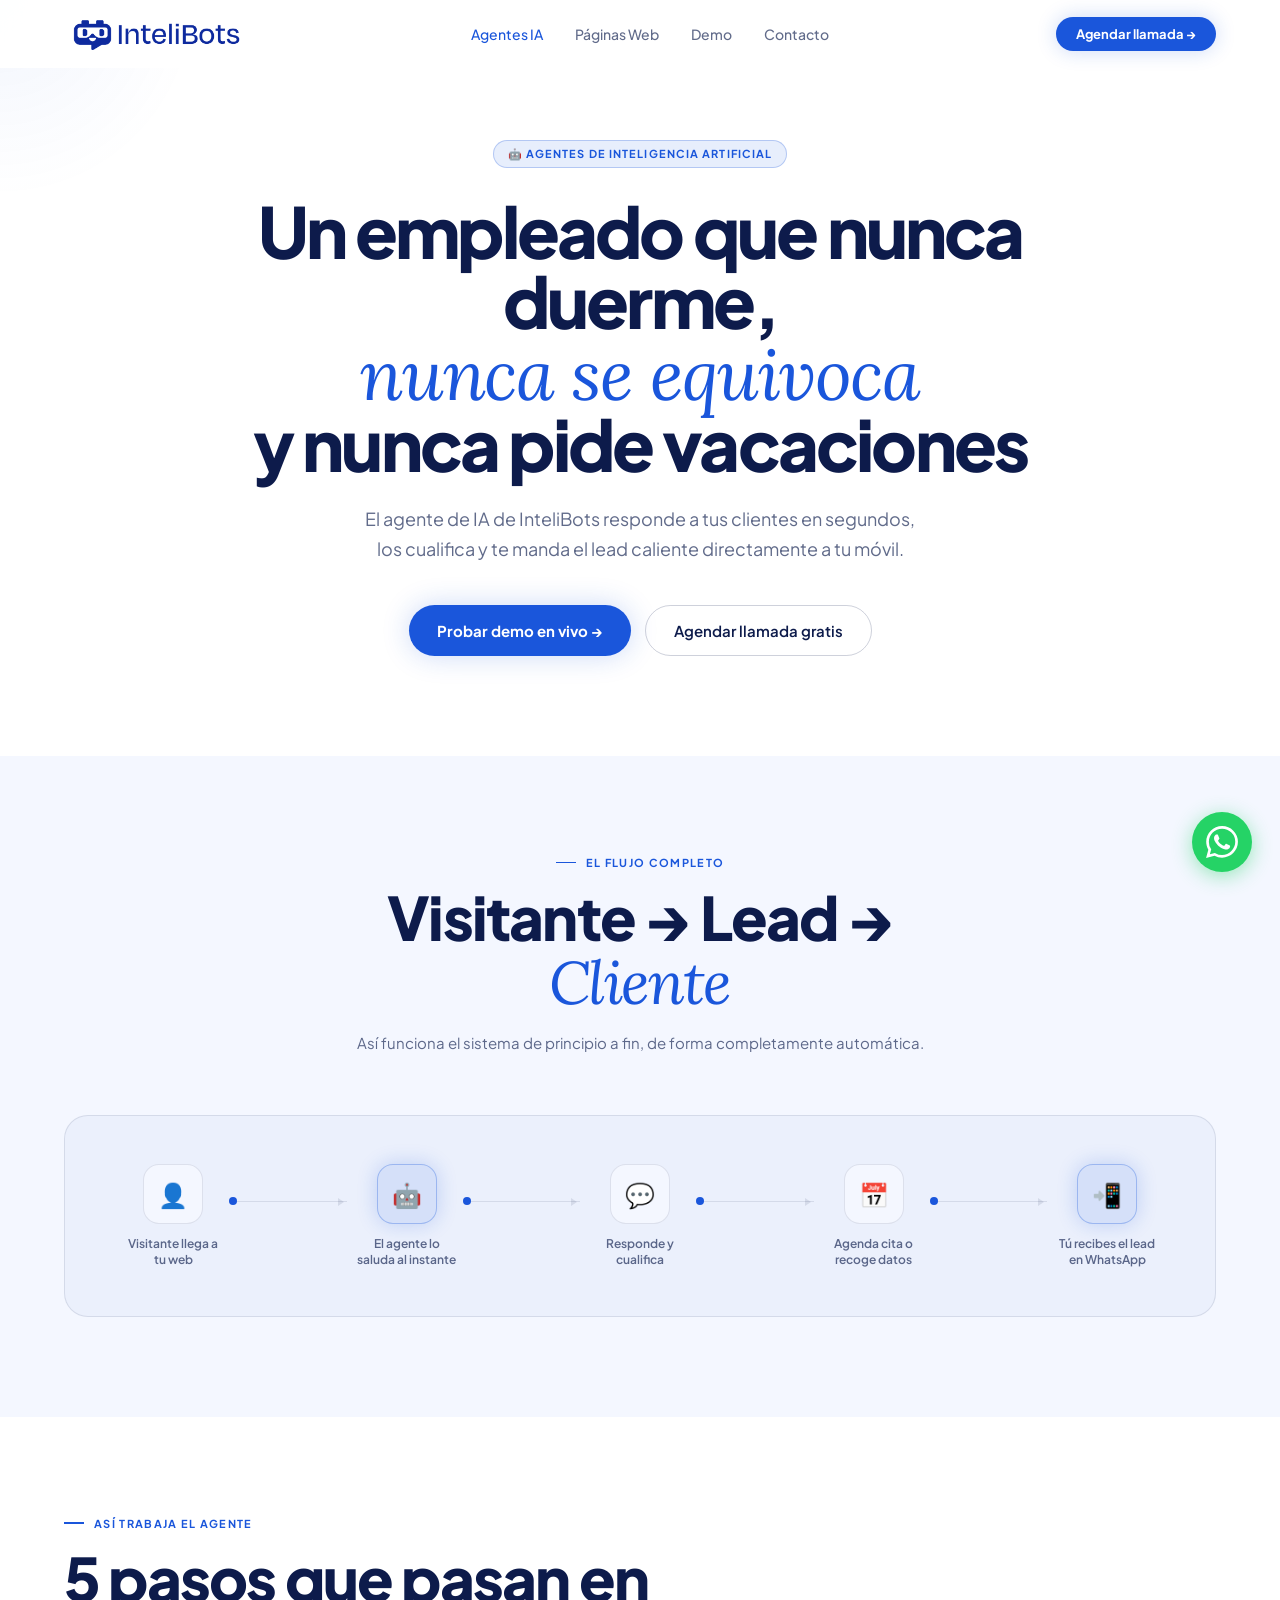
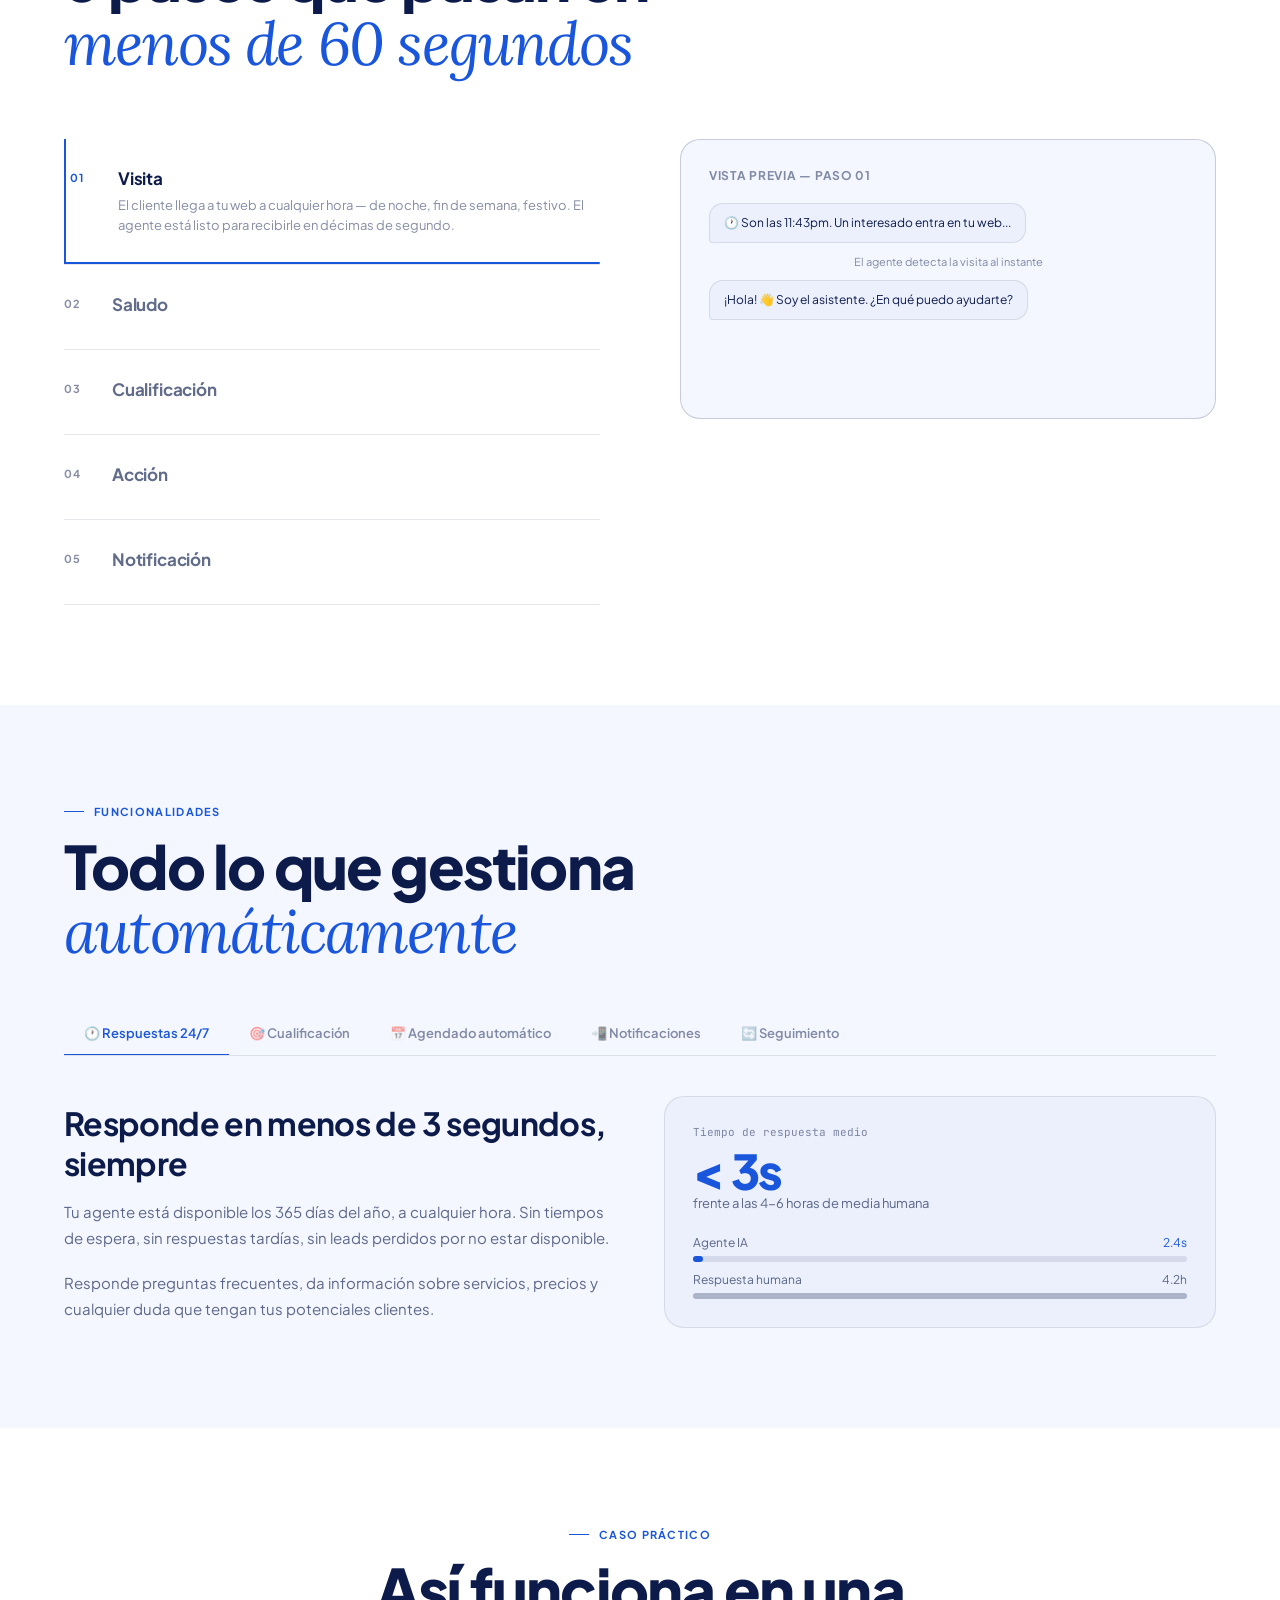
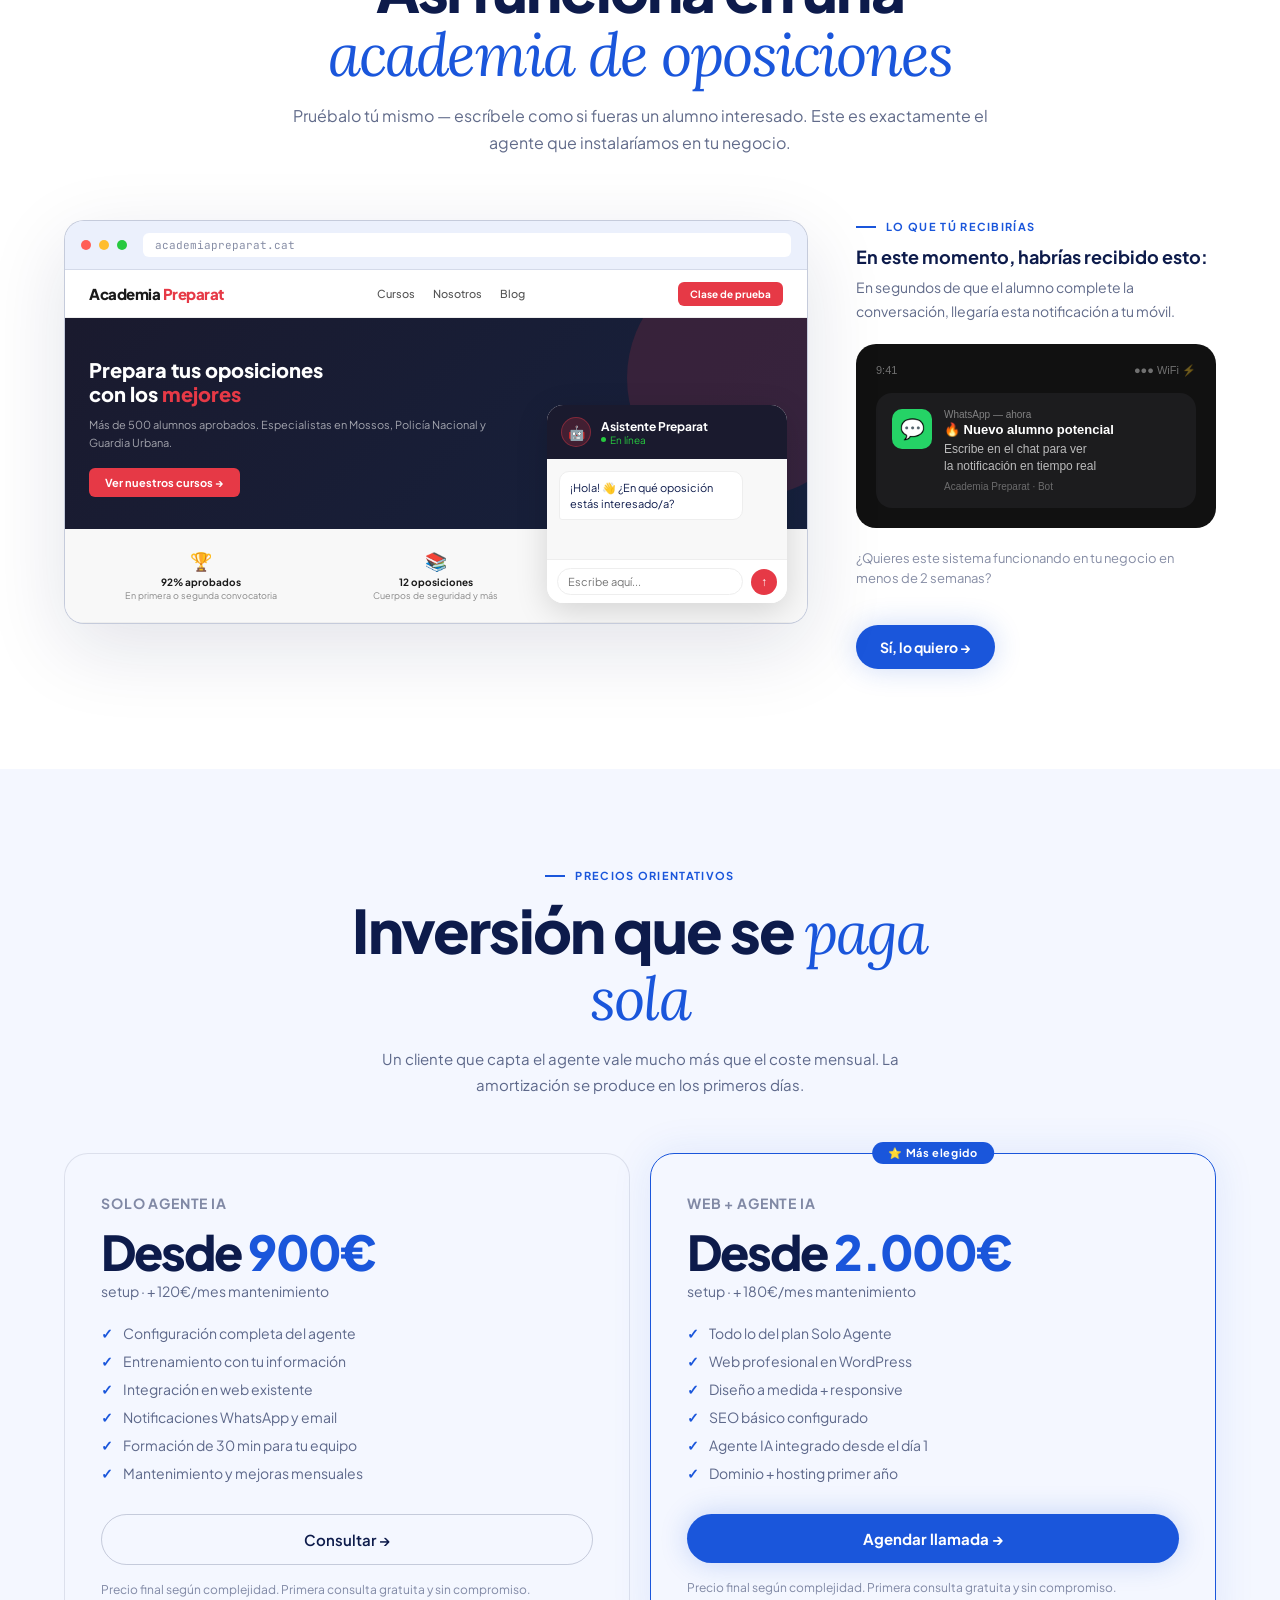
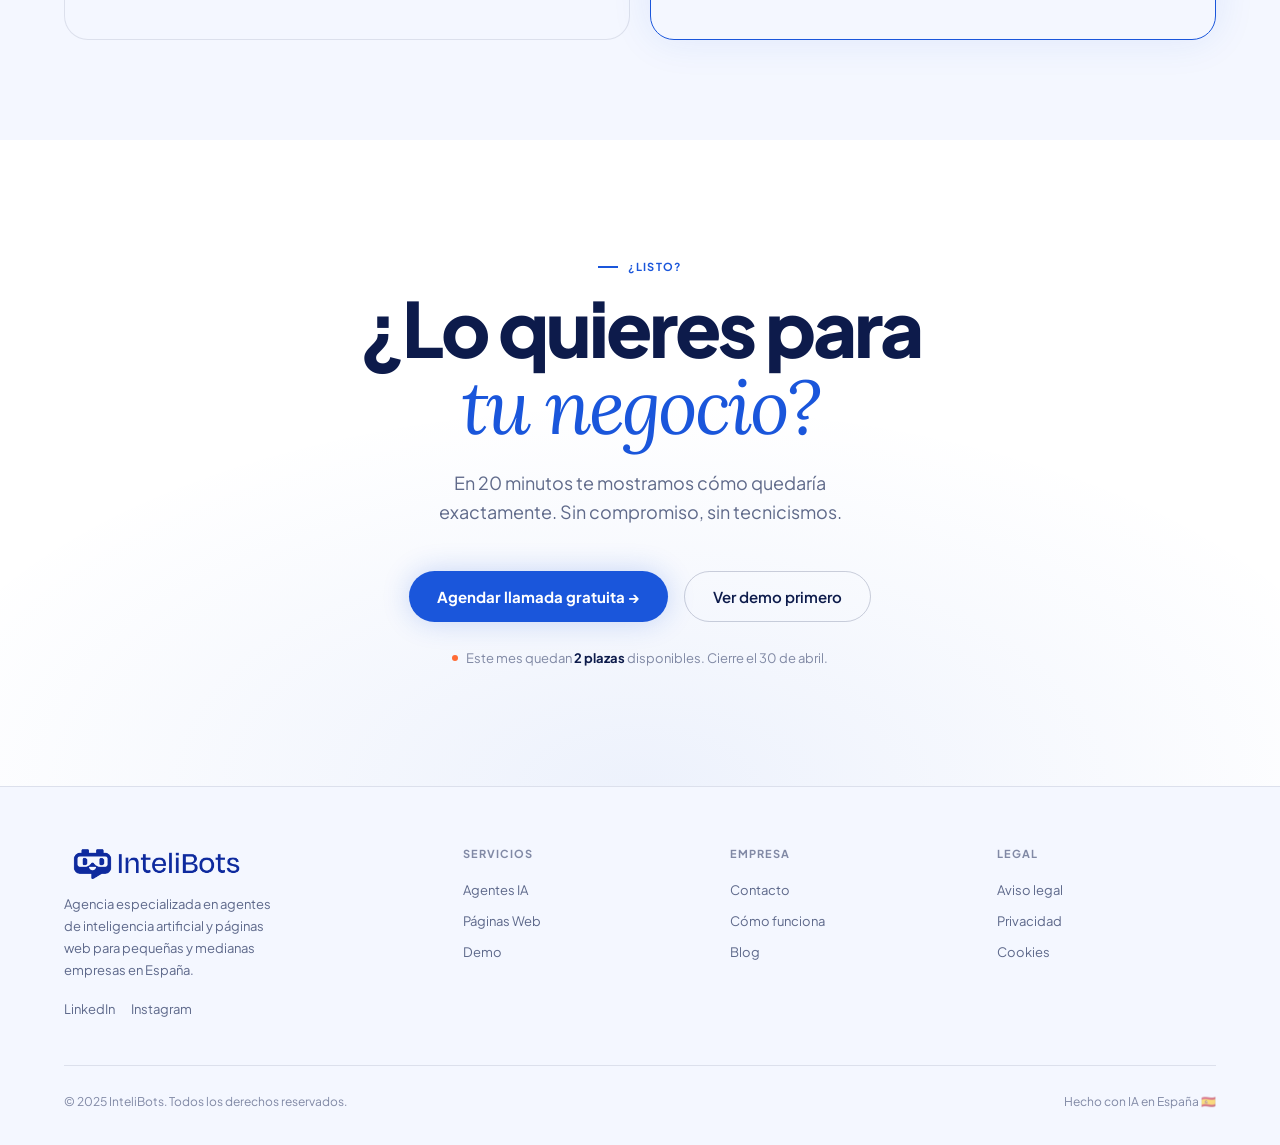
==== commit 62c70a95: "Alinear web con contexto de negocio (academias de oposiciones) - Reemplazar tab "Clínica" (salud=des" ====
--- a/agentes-ia.html
+++ b/agentes-ia.html
@@ -612,6 +612,6 @@
   </div>
 </footer>
 
-<script src="main.js"></script>
+<script src="main.js" defer></script>
 </body>
 </html>
--- a/styles.css
+++ b/styles.css
@@ -326,6 +326,51 @@
 .urgency-dot { width: 6px; height: 6px; border-radius: 50%; background: #FF6B35; animation: pulse-red 1.5s infinite; }
 @keyframes pulse-red { 0%, 100% { opacity: 1; } 50% { opacity: 0.4; } }
 
+/* ── WHATSAPP FLOAT ── */
+.wa-float {
+  position: fixed; bottom: 28px; right: 28px; z-index: 500;
+  width: 60px; height: 60px; border-radius: 50%;
+  background: #25D366;
+  display: flex; align-items: center; justify-content: center;
+  box-shadow: 0 4px 20px rgba(37,211,102,0.45);
+  text-decoration: none;
+  transition: transform 0.2s, box-shadow 0.2s;
+  animation: wa-appear 0.5s 1.5s cubic-bezier(0.34,1.56,0.64,1) both;
+}
+@keyframes wa-appear {
+  from { opacity:0; transform:scale(0.5) translateY(20px); }
+  to   { opacity:1; transform:scale(1)   translateY(0); }
+}
+.wa-float:hover {
+  transform: scale(1.12);
+  box-shadow: 0 6px 32px rgba(37,211,102,0.60);
+}
+.wa-float svg { width: 32px; height: 32px; fill: white; display: block; }
+.wa-float-tip {
+  position: absolute; right: 72px; top: 50%; transform: translateY(-50%);
+  background: #111827; color: white;
+  font-size: 13px; font-weight: 600;
+  padding: 8px 14px; border-radius: 8px;
+  white-space: nowrap; pointer-events: none;
+  opacity: 0; transition: opacity 0.2s;
+  font-family: var(--sans);
+}
+.wa-float-tip::after {
+  content: ''; position: absolute;
+  left: 100%; top: 50%; transform: translateY(-50%);
+  border: 6px solid transparent; border-left-color: #111827;
+}
+.wa-float:hover .wa-float-tip { opacity: 1; }
+.wa-float-pulse {
+  position: absolute; inset: 0; border-radius: 50%;
+  background: #25D366; opacity: 0;
+  animation: wa-pulse 2.5s ease-out 2s infinite;
+}
+@keyframes wa-pulse {
+  0%   { transform: scale(1);   opacity: 0.5; }
+  100% { transform: scale(1.7); opacity: 0; }
+}
+
 /* ── FOOTER ── */
 footer {
   background: var(--bg2); border-top: 1px solid var(--border);
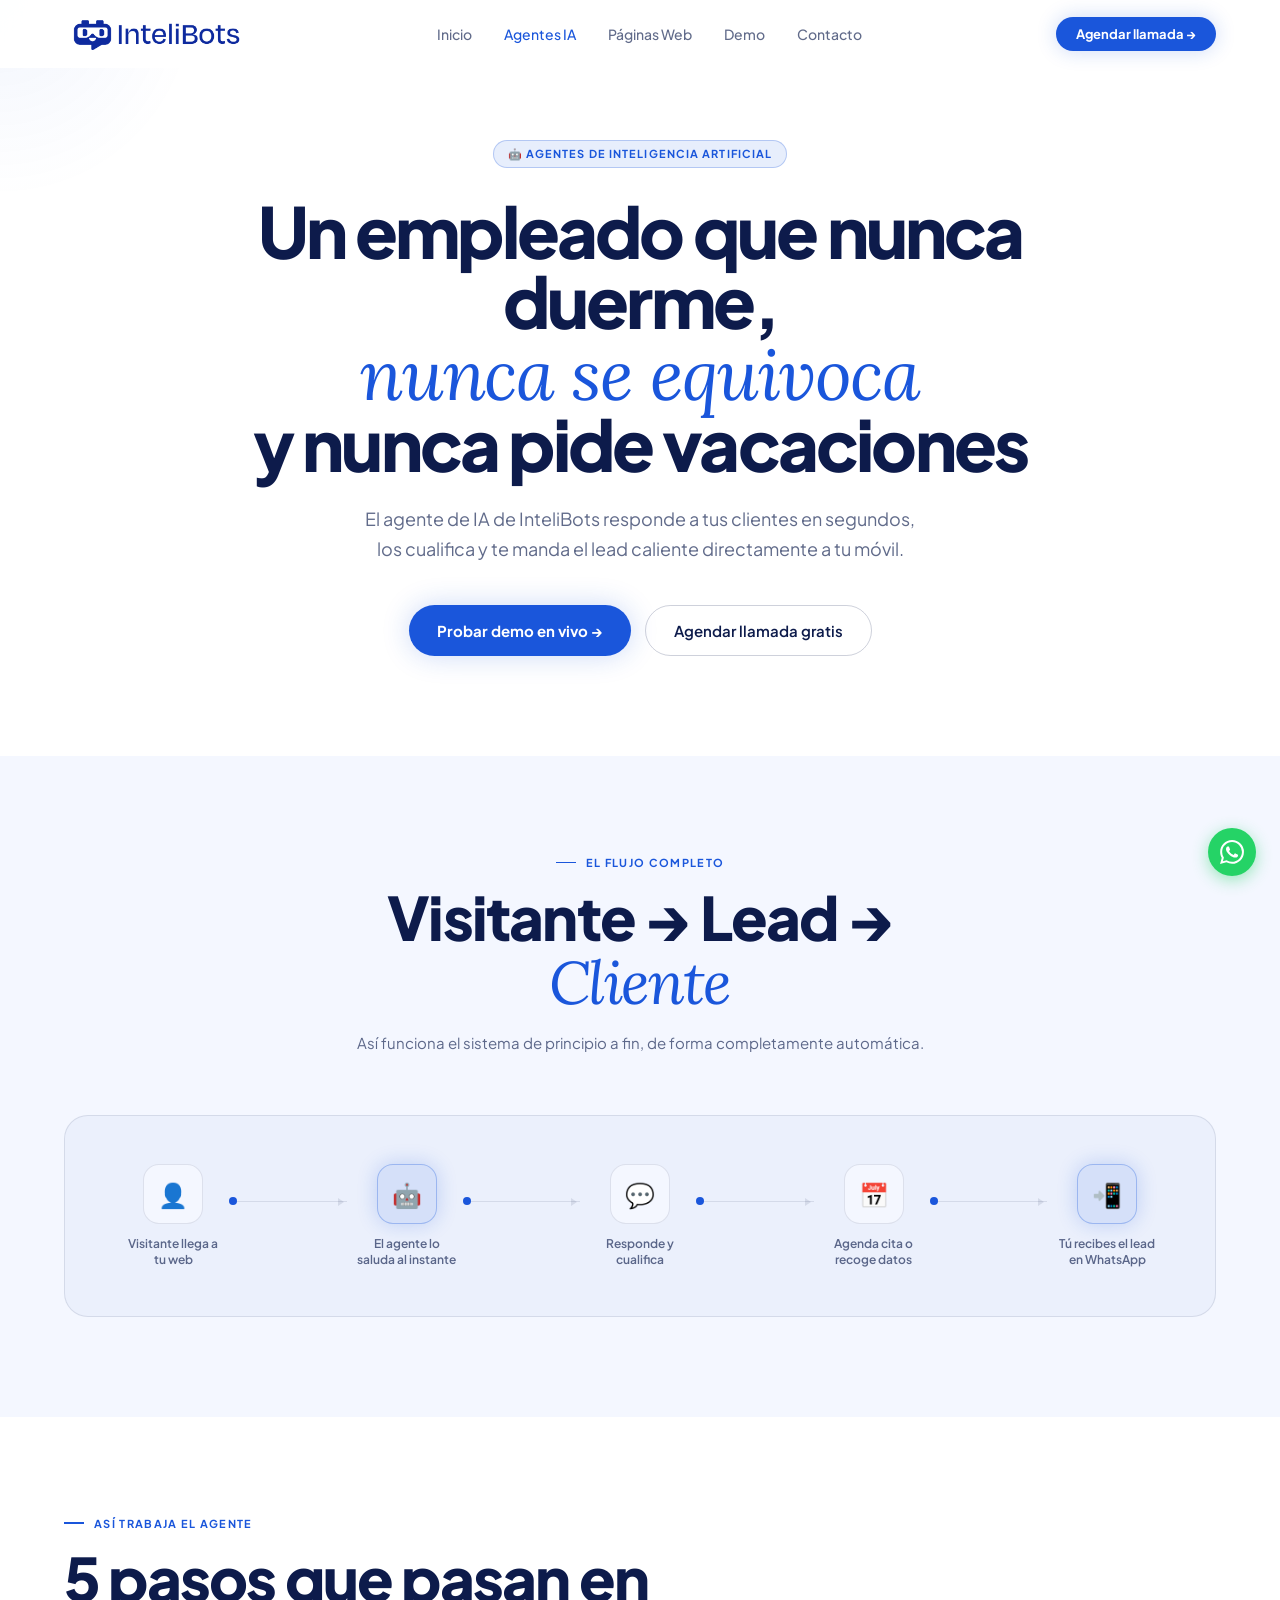
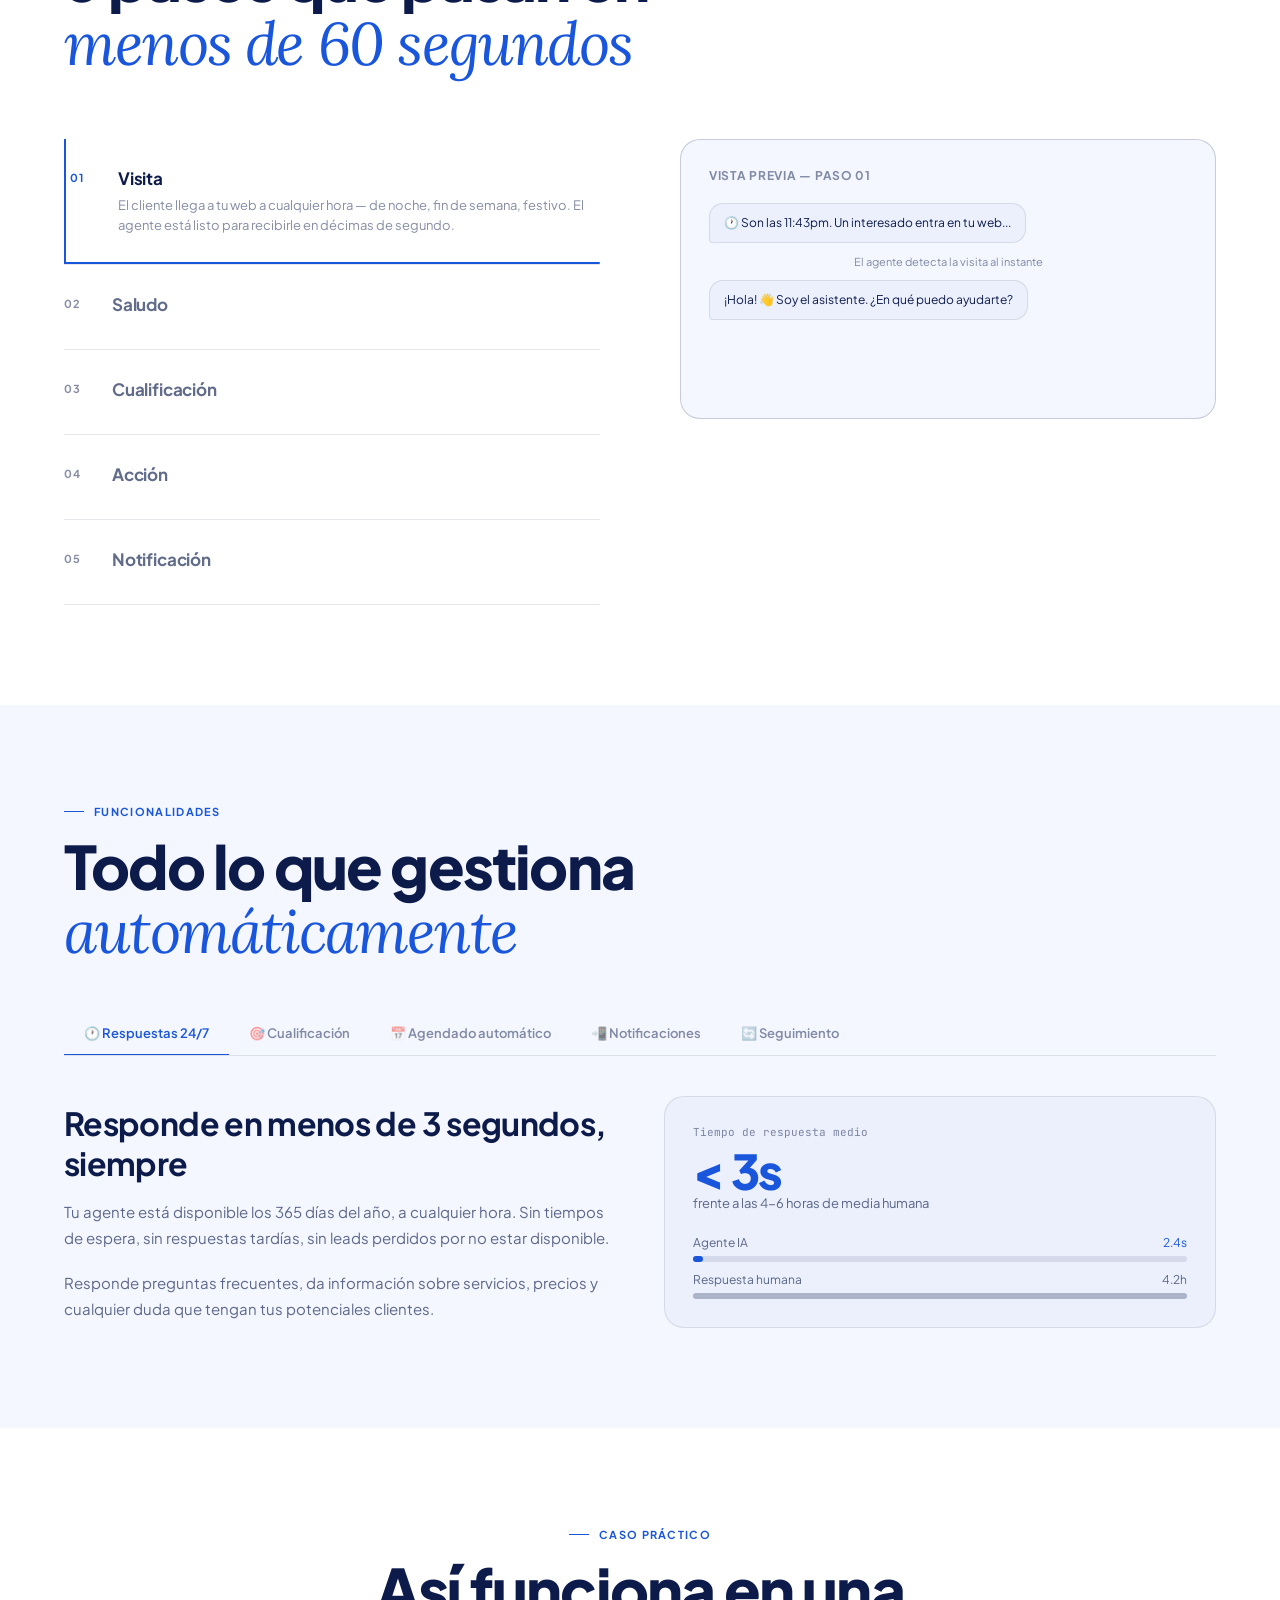
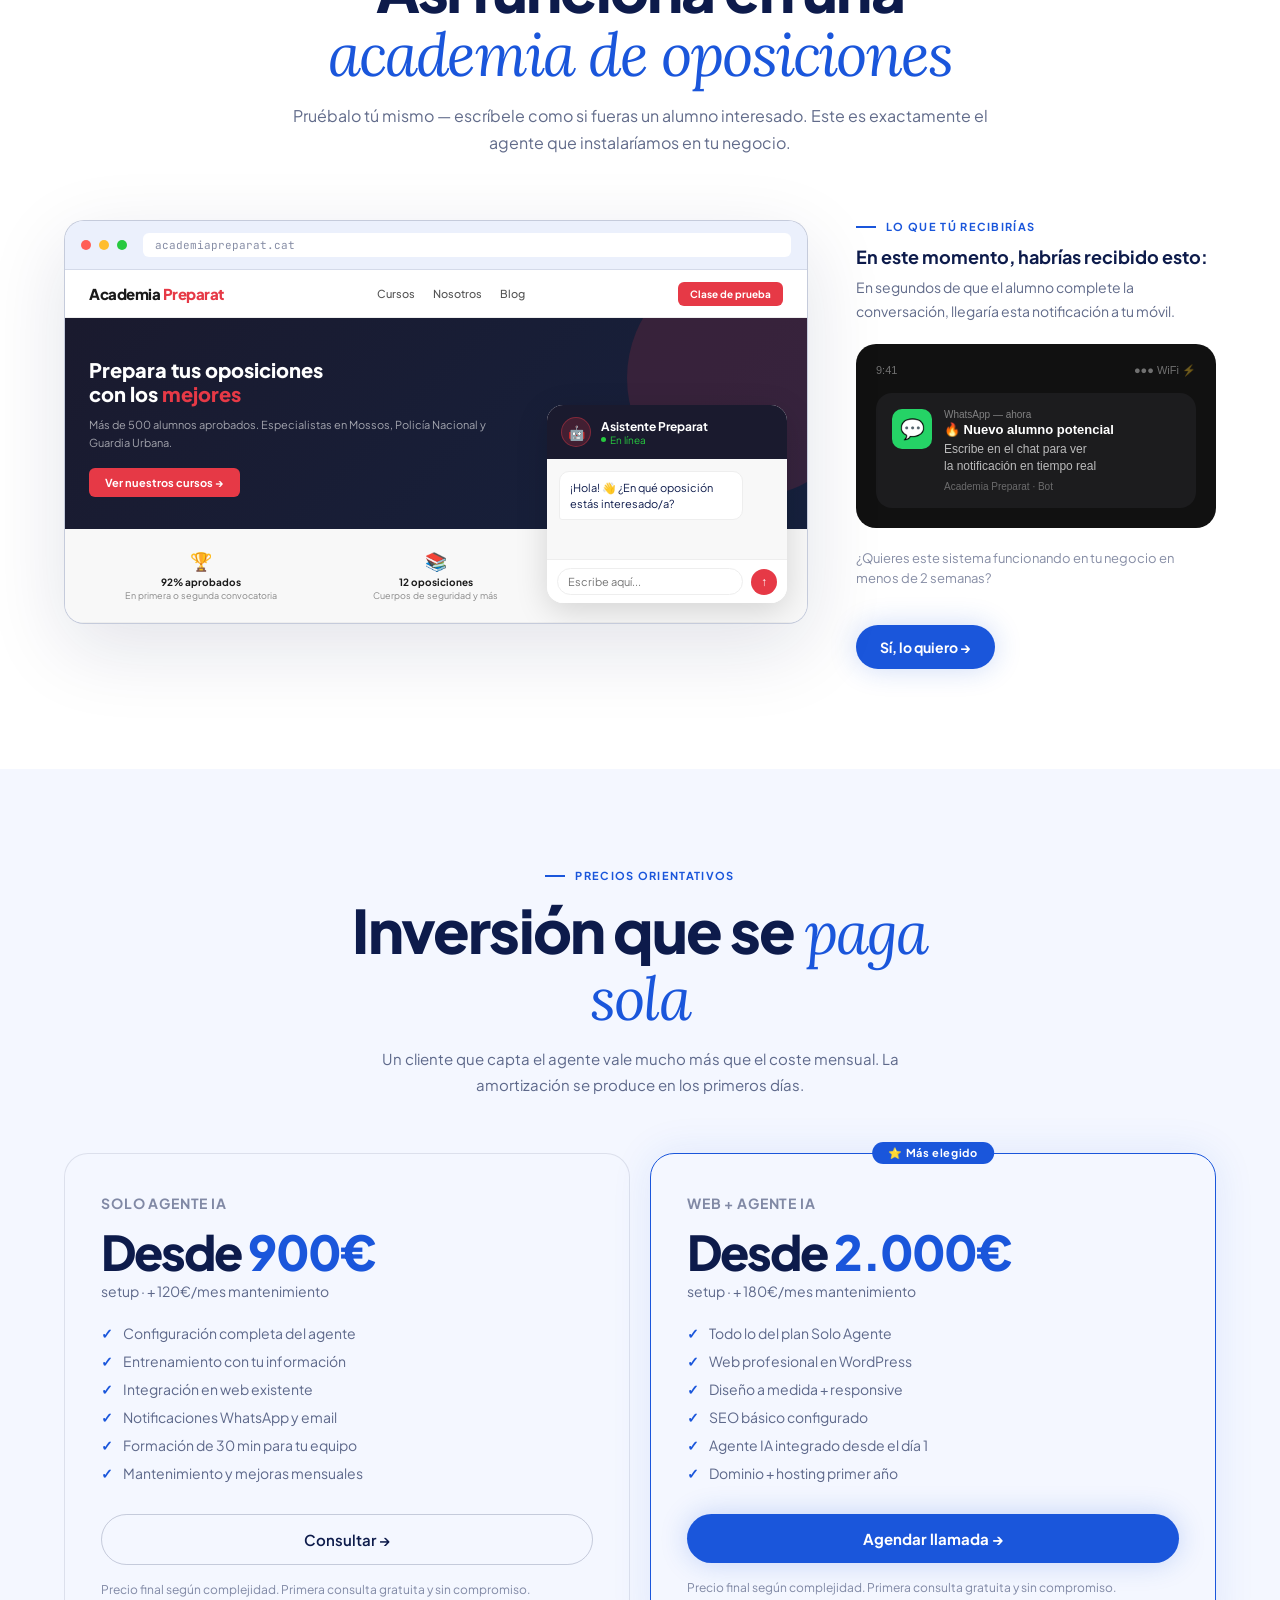
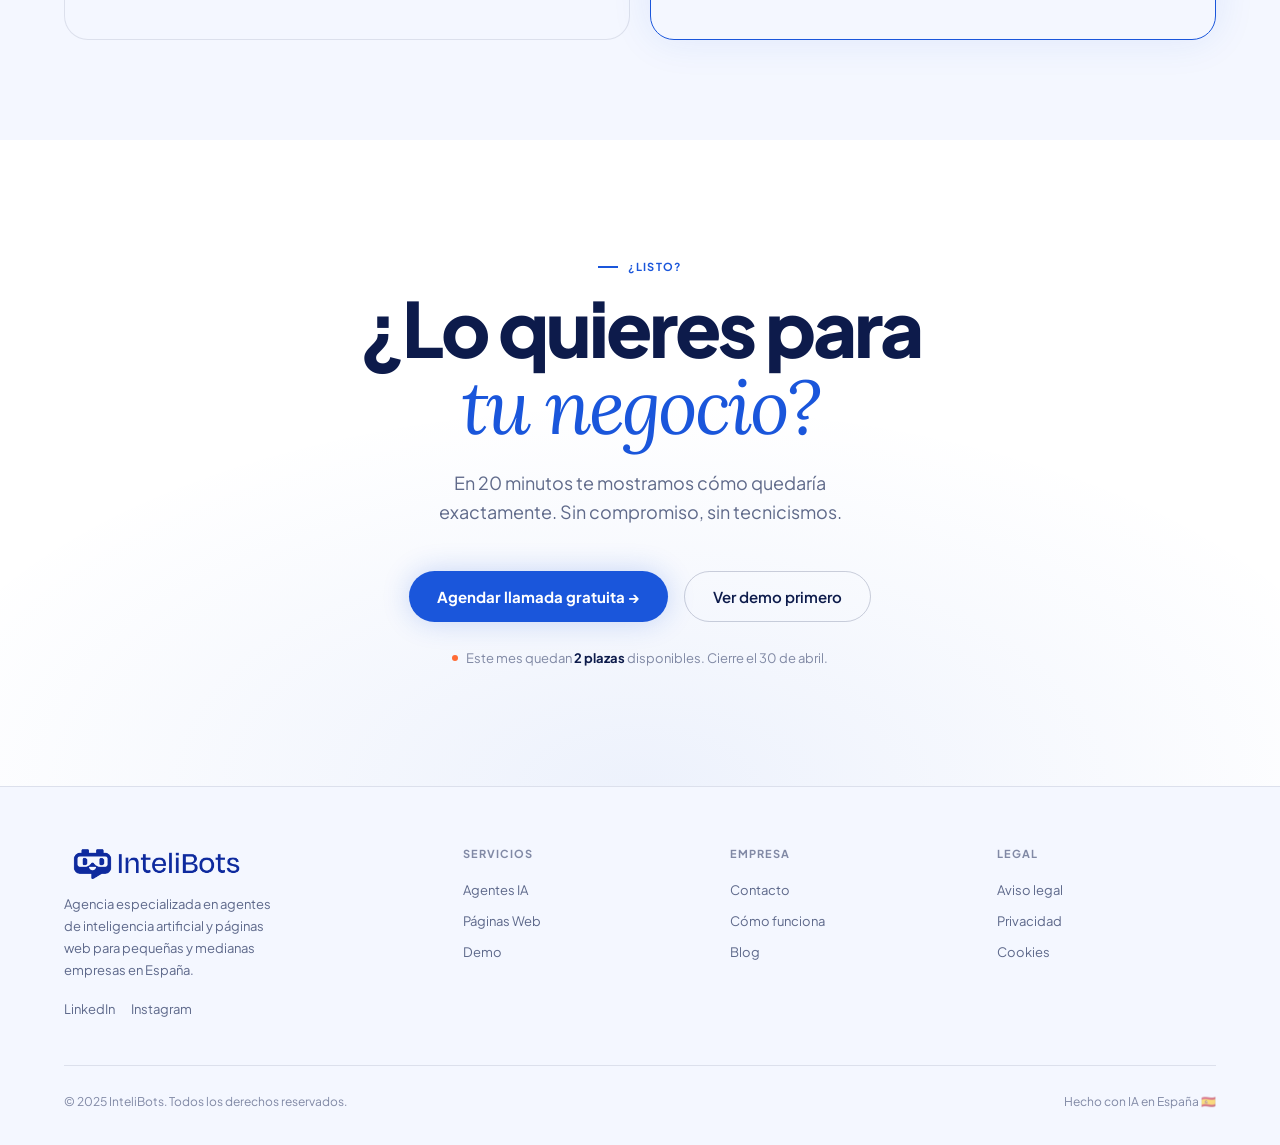
==== commit 84d3c505: "Nav: añadir Inicio en todas las páginas; fix botón WhatsApp en index.html Co-Authored-By: Claude Son" ====
--- a/agentes-ia.html
+++ b/agentes-ia.html
@@ -208,6 +208,7 @@
 <nav id="mainNav" role="navigation">
   <a href="index.html" class="nav-logo"><img src="logo.png" alt="InteliBots"></a>
   <ul class="nav-links">
+    <li><a href="index.html">Inicio</a></li>
     <li><a href="agentes-ia.html" class="active">Agentes IA</a></li>
     <li><a href="paginas-web.html">Páginas Web</a></li>
     <li><a href="demo.html">Demo</a></li>
--- a/styles.css
+++ b/styles.css
@@ -328,11 +328,11 @@
 
 /* ── WHATSAPP FLOAT ── */
 .wa-float {
-  position: fixed; bottom: 28px; right: 28px; z-index: 500;
-  width: 60px; height: 60px; border-radius: 50%;
+  position: fixed; bottom: 24px; right: 24px; z-index: 500;
+  width: 48px; height: 48px; border-radius: 50%;
   background: #25D366;
   display: flex; align-items: center; justify-content: center;
-  box-shadow: 0 4px 20px rgba(37,211,102,0.45);
+  box-shadow: 0 4px 16px rgba(37,211,102,0.45);
   text-decoration: none;
   transition: transform 0.2s, box-shadow 0.2s;
   animation: wa-appear 0.5s 1.5s cubic-bezier(0.34,1.56,0.64,1) both;
@@ -345,7 +345,7 @@
   transform: scale(1.12);
   box-shadow: 0 6px 32px rgba(37,211,102,0.60);
 }
-.wa-float svg { width: 32px; height: 32px; fill: white; display: block; }
+.wa-float svg { width: 24px; height: 24px; fill: white; display: block; }
 .wa-float-tip {
   position: absolute; right: 72px; top: 50%; transform: translateY(-50%);
   background: #111827; color: white;
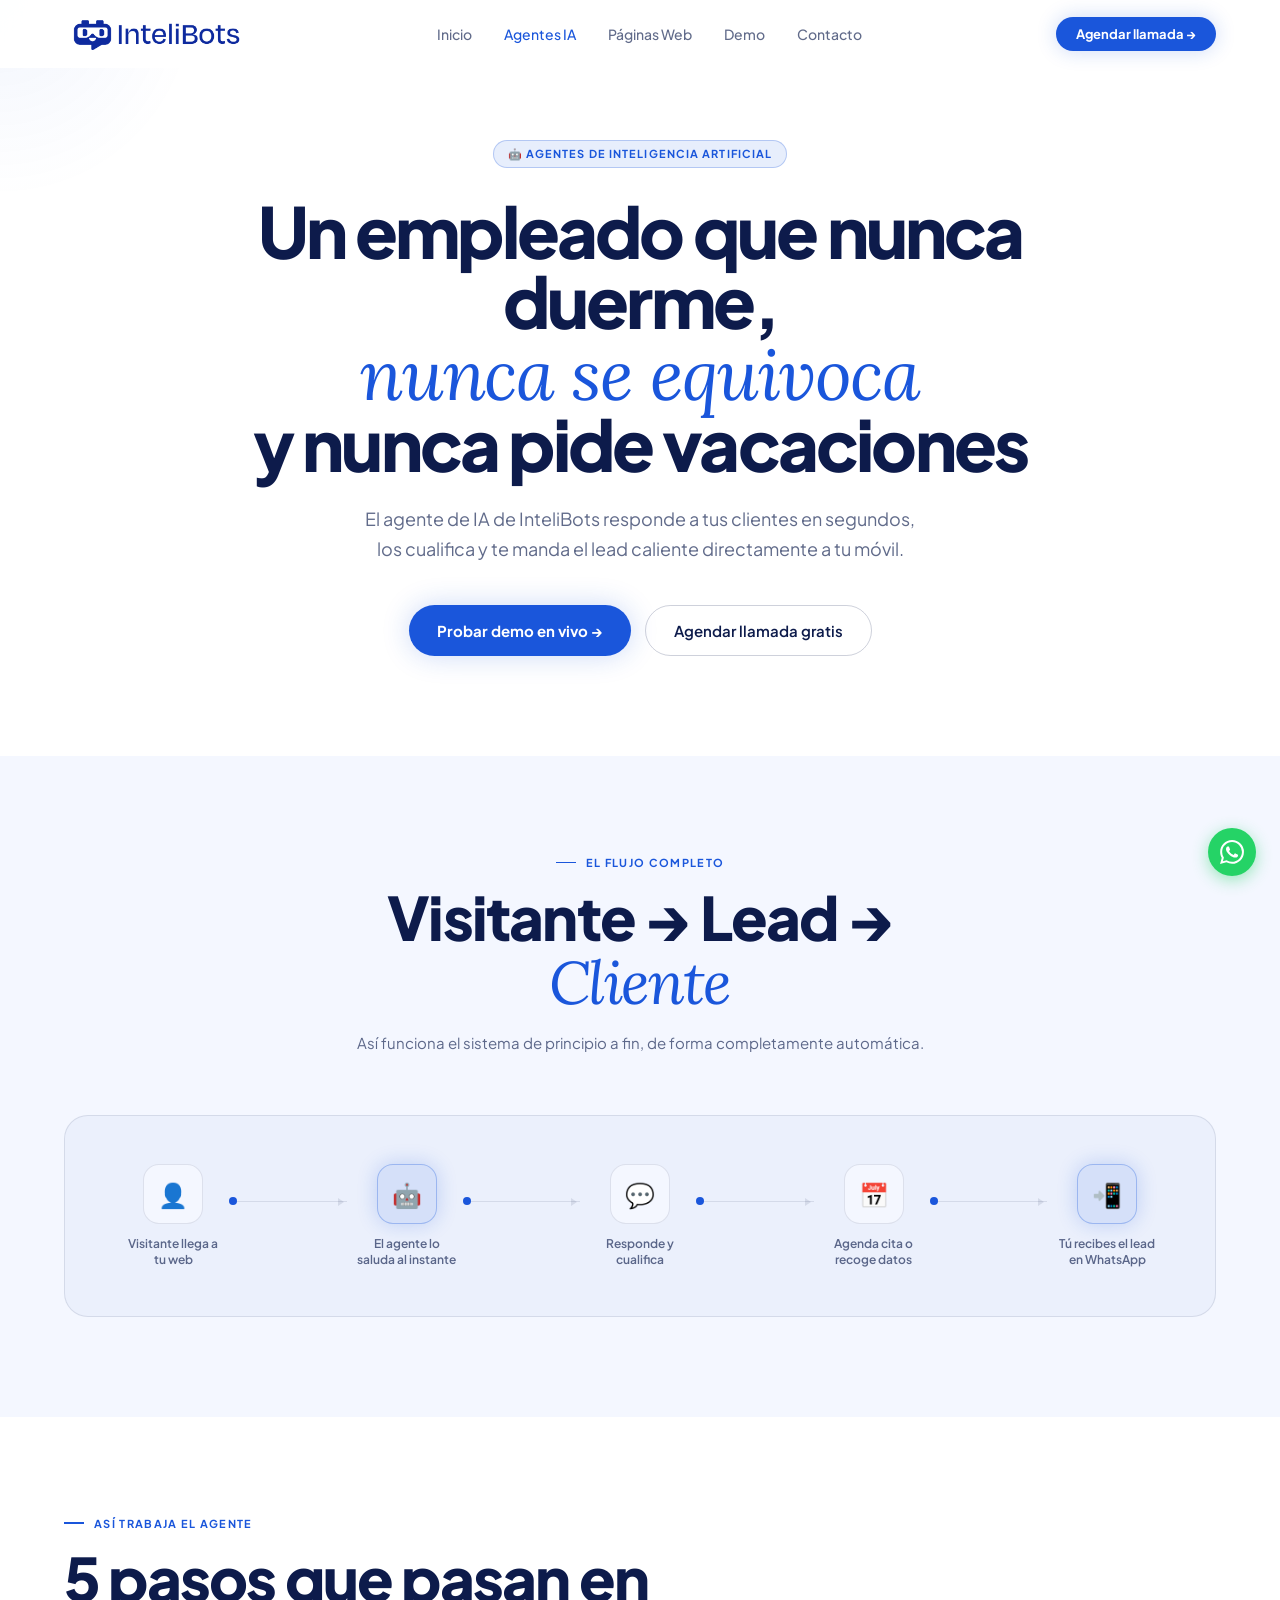
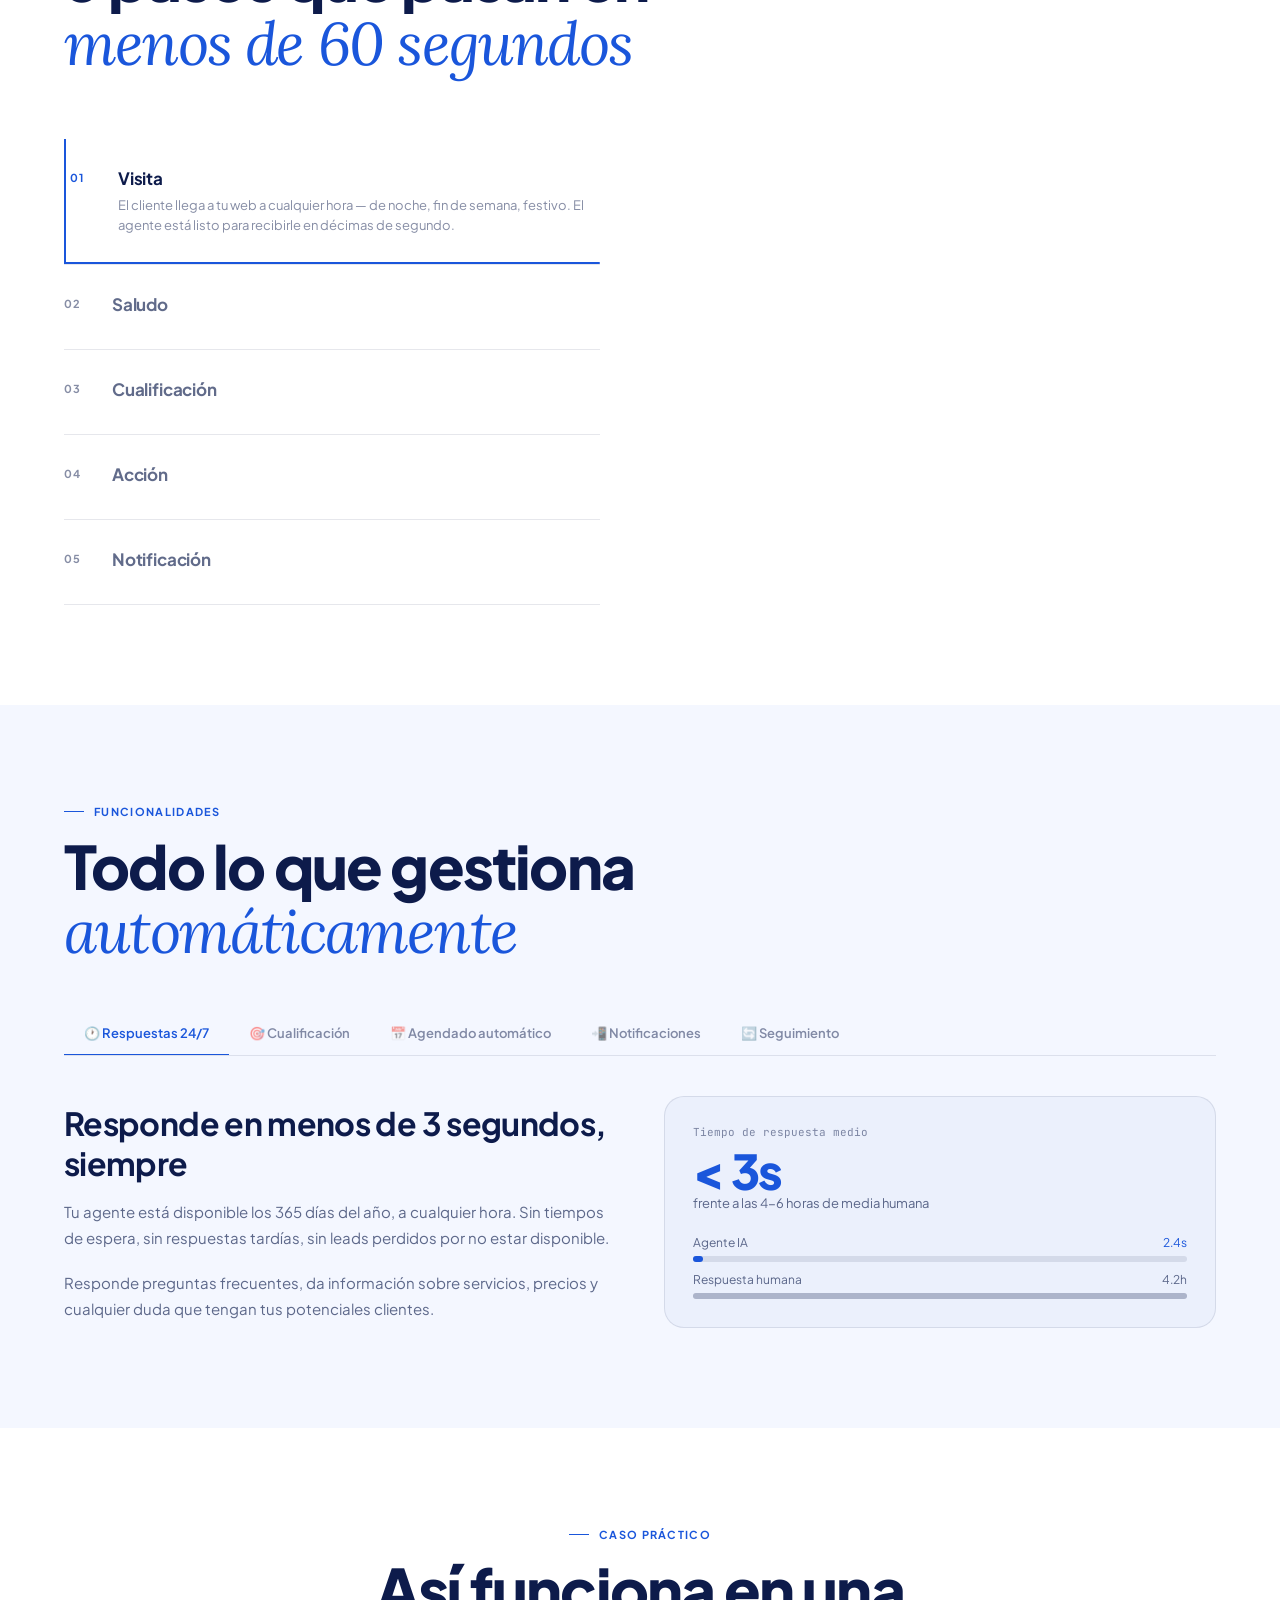
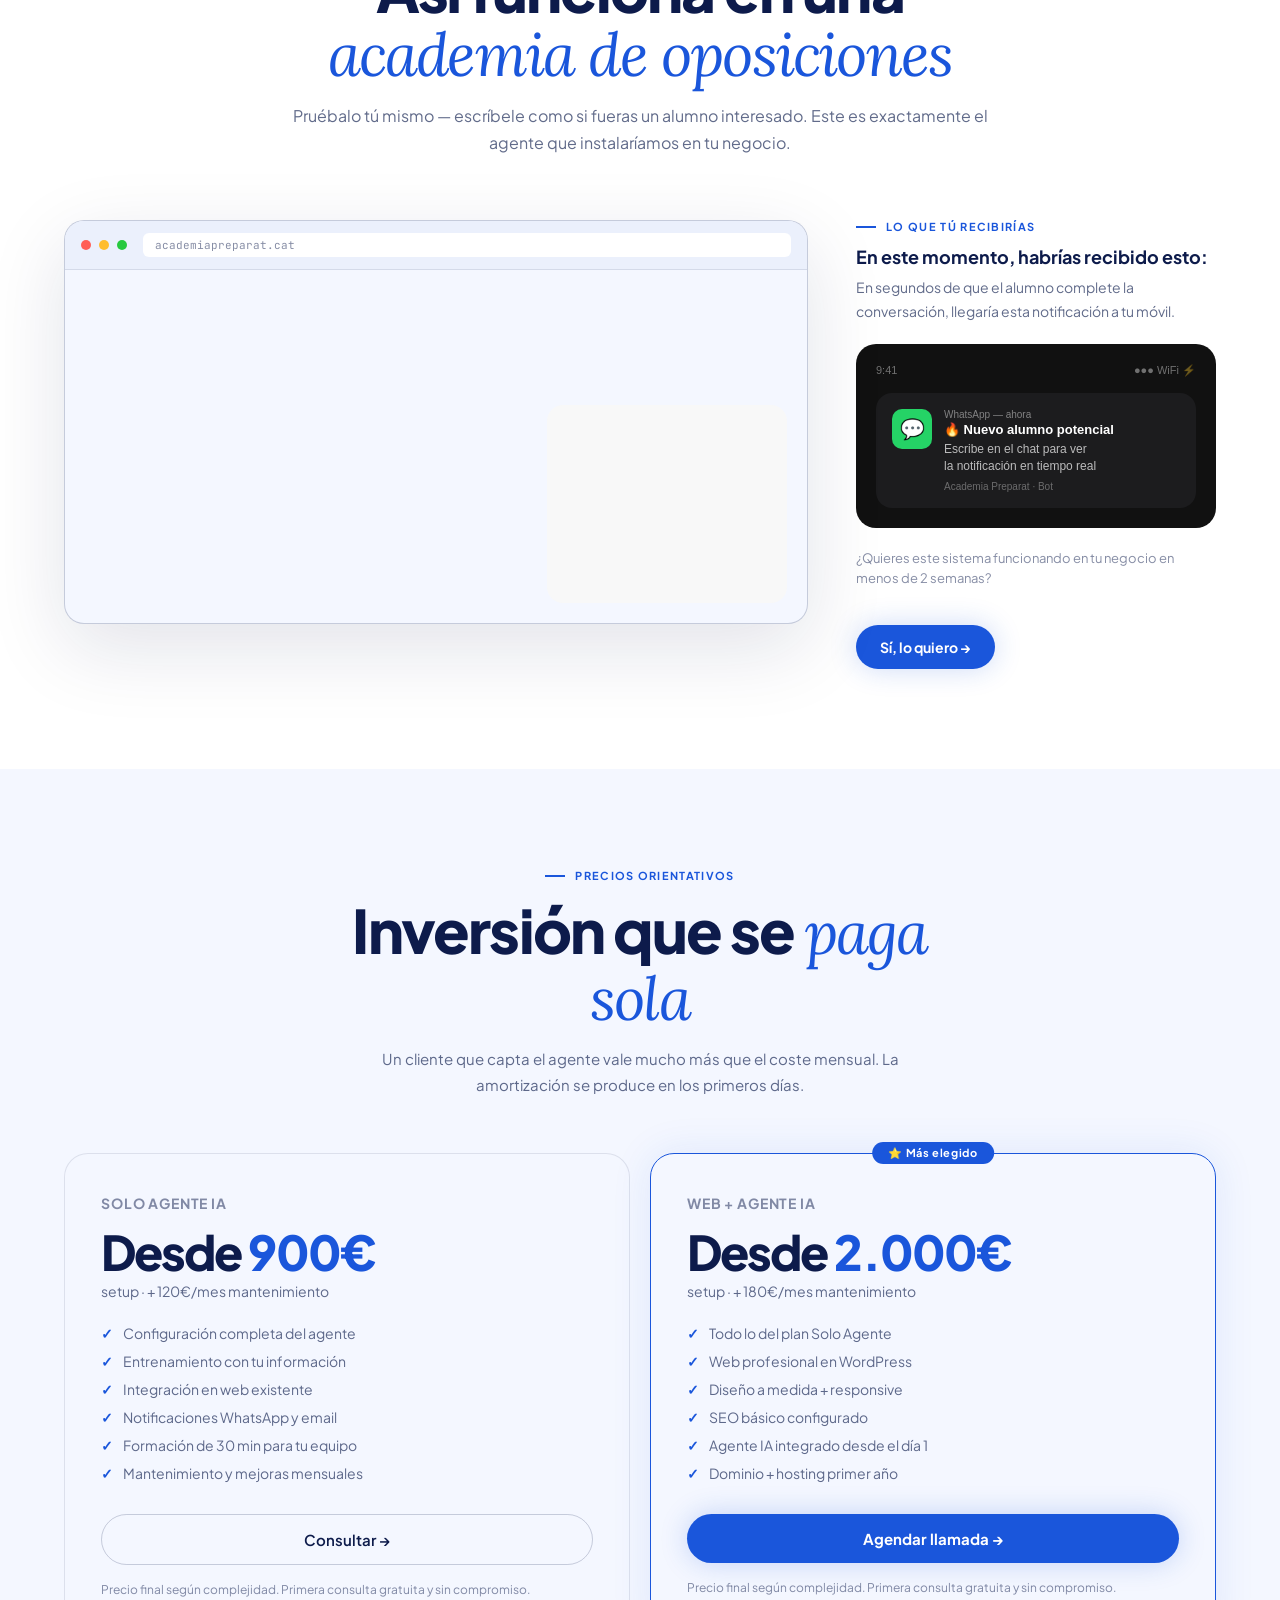
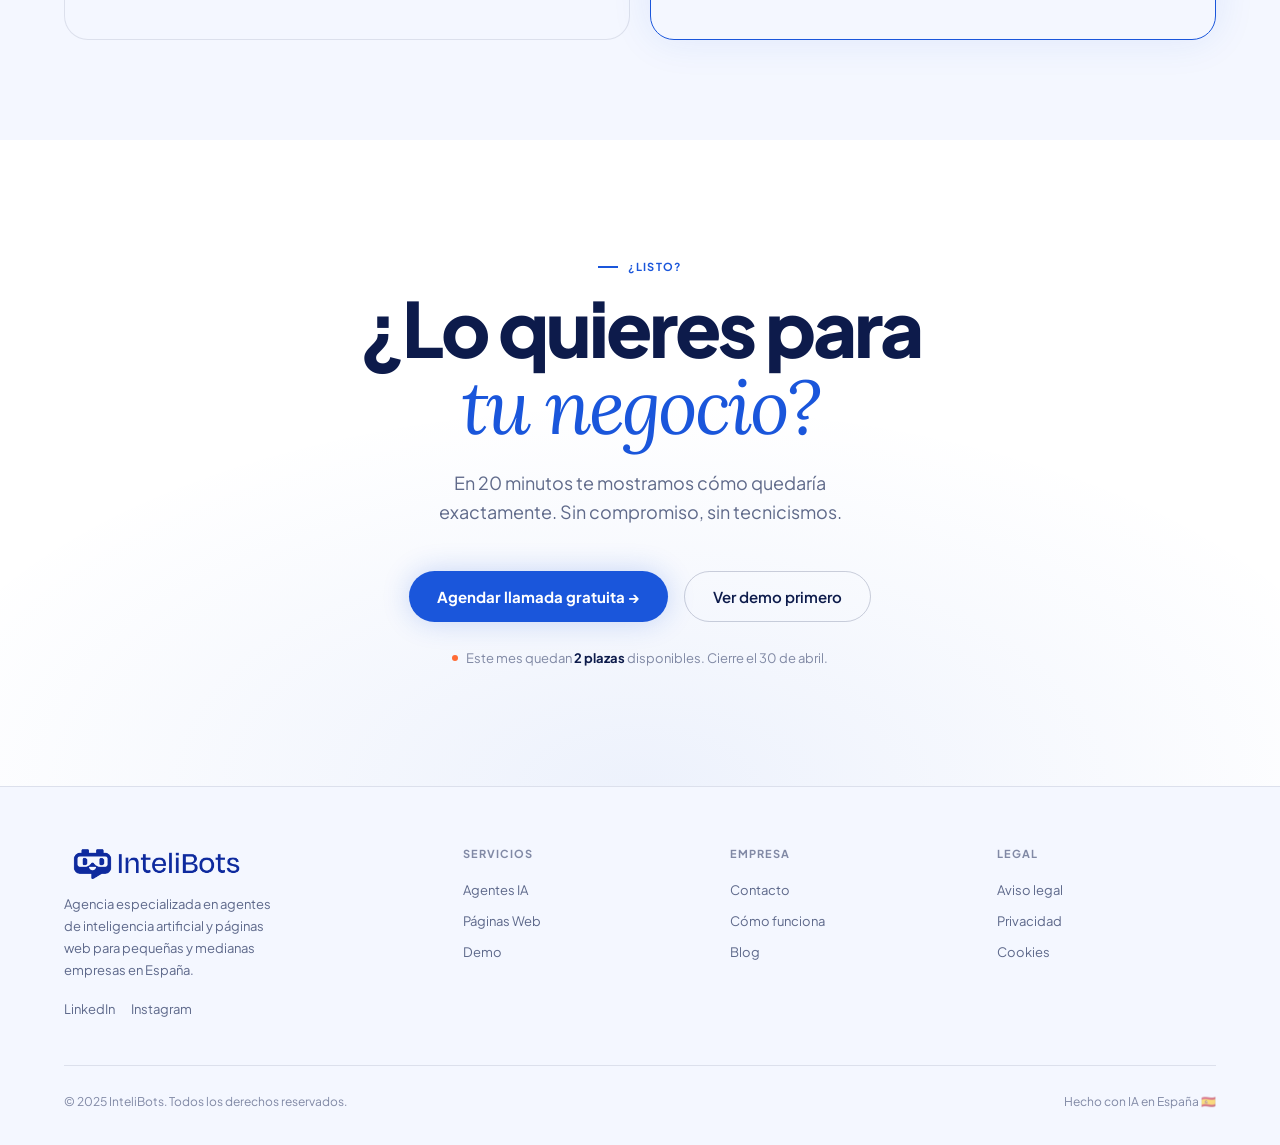
==== commit 1cd52d76: "Performance: fonts async, will-change en reveal, preload logo, dimensiones imagen - Google Fonts cam" ====
--- a/agentes-ia.html
+++ b/agentes-ia.html
@@ -2,13 +2,22 @@
 <html lang="es">
 <head>
 <meta charset="UTF-8">
+<!-- Google tag (gtag.js) -->
+<script async src="https://www.googletagmanager.com/gtag/js?id=G-9PSBD4QX30"></script>
+<script>
+  window.dataLayer = window.dataLayer || [];
+  function gtag(){dataLayer.push(arguments);}
+  gtag('js', new Date());
+  gtag('config', 'G-9PSBD4QX30');
+</script>
 <link rel="icon" type="image/png" href="logo-icon.png">
 <meta name="viewport" content="width=device-width, initial-scale=1.0">
 <meta name="description" content="Agentes IA para tu negocio — InteliBots. Un empleado que nunca duerme, nunca se equivoca y nunca pide vacaciones. Capta leads 24/7 de forma automática.">
 <title>Agentes IA — InteliBots</title>
 <link rel="preconnect" href="https://fonts.googleapis.com">
 <link rel="preconnect" href="https://fonts.gstatic.com" crossorigin>
-<link href="https://fonts.googleapis.com/css2?family=Plus+Jakarta+Sans:ital,wght@0,300;0,400;0,500;0,600;0,700;0,800;1,400&family=Lora:ital,wght@1,400;1,600&family=JetBrains+Mono:wght@400;500&display=swap" rel="stylesheet">
+<link rel="preload" as="style" href="https://fonts.googleapis.com/css2?family=Plus+Jakarta+Sans:ital,wght@0,300;0,400;0,500;0,600;0,700;0,800;1,400&family=Lora:ital,wght@1,400;1,600&family=JetBrains+Mono:wght@400;500&display=swap" onload="this.onload=null;this.rel='stylesheet'">
+<noscript><link rel="stylesheet" href="https://fonts.googleapis.com/css2?family=Plus+Jakarta+Sans:ital,wght@0,300;0,400;0,500;0,600;0,700;0,800;1,400&family=Lora:ital,wght@1,400;1,600&family=JetBrains+Mono:wght@400;500&display=swap"></noscript>
 <link rel="stylesheet" href="styles.css">
 <style>
 
@@ -218,6 +227,7 @@
   <button class="hamburger" id="hbg" aria-label="Menú" aria-expanded="false"><span></span><span></span><span></span></button>
 </nav>
 <nav class="mobile-menu" id="mob" aria-hidden="true">
+  <a href="index.html" onclick="closeMob()">Inicio</a>
   <a href="agentes-ia.html" onclick="closeMob()">Agentes IA</a>
   <a href="paginas-web.html" onclick="closeMob()">Páginas Web</a>
   <a href="demo.html" onclick="closeMob()">Demo</a>
--- a/styles.css
+++ b/styles.css
@@ -100,18 +100,20 @@
 /* Hamburger */
 .hamburger {
   display: none; flex-direction: column; gap: 5px;
-  cursor: pointer; background: none; border: none; padding: 4px;
+  cursor: pointer; background: none; border: none; padding: 10px;
+  margin-right: -10px;
 }
 .hamburger span {
-  display: block; width: 22px; height: 1.5px;
+  display: block; width: 24px; height: 2px;
   background: var(--text); border-radius: 2px;
   transition: transform 0.3s, opacity 0.3s;
 }
 
 /* Mobile menu */
 .mobile-menu {
-  position: fixed; inset: 0; z-index: 99;
-  background: var(--bg2);
+  position: fixed; top: 0; left: 0; right: 0; bottom: 0;
+  width: 100%; height: 100%;
+  z-index: 9999; background: #F4F7FF;
   padding: 80px 5vw 40px;
   display: flex; flex-direction: column; gap: 4px;
   transform: translateX(100%);
@@ -131,6 +133,7 @@
 .mobile-menu.open a:nth-child(3) { transition-delay: 0.15s; }
 .mobile-menu.open a:nth-child(4) { transition-delay: 0.20s; }
 .mobile-menu.open a:nth-child(5) { transition-delay: 0.25s; }
+.mobile-menu.open a:nth-child(6) { transition-delay: 0.30s; }
 .mob-cta {
   margin-top: 24px !important;
   background: var(--accent) !important;
@@ -167,8 +170,8 @@
 }
 
 /* ── REVEAL ANIMATIONS ── */
-.reveal { opacity: 0; transform: translateY(36px); transition: opacity 0.7s, transform 0.7s; }
-.reveal.visible { opacity: 1; transform: none; }
+.reveal { opacity: 0; transform: translateY(24px); transition: opacity 0.6s, transform 0.6s; will-change: transform, opacity; }
+.reveal.visible { opacity: 1; transform: none; will-change: auto; }
 .d1 { transition-delay: 0.10s; }
 .d2 { transition-delay: 0.20s; }
 .d3 { transition-delay: 0.30s; }
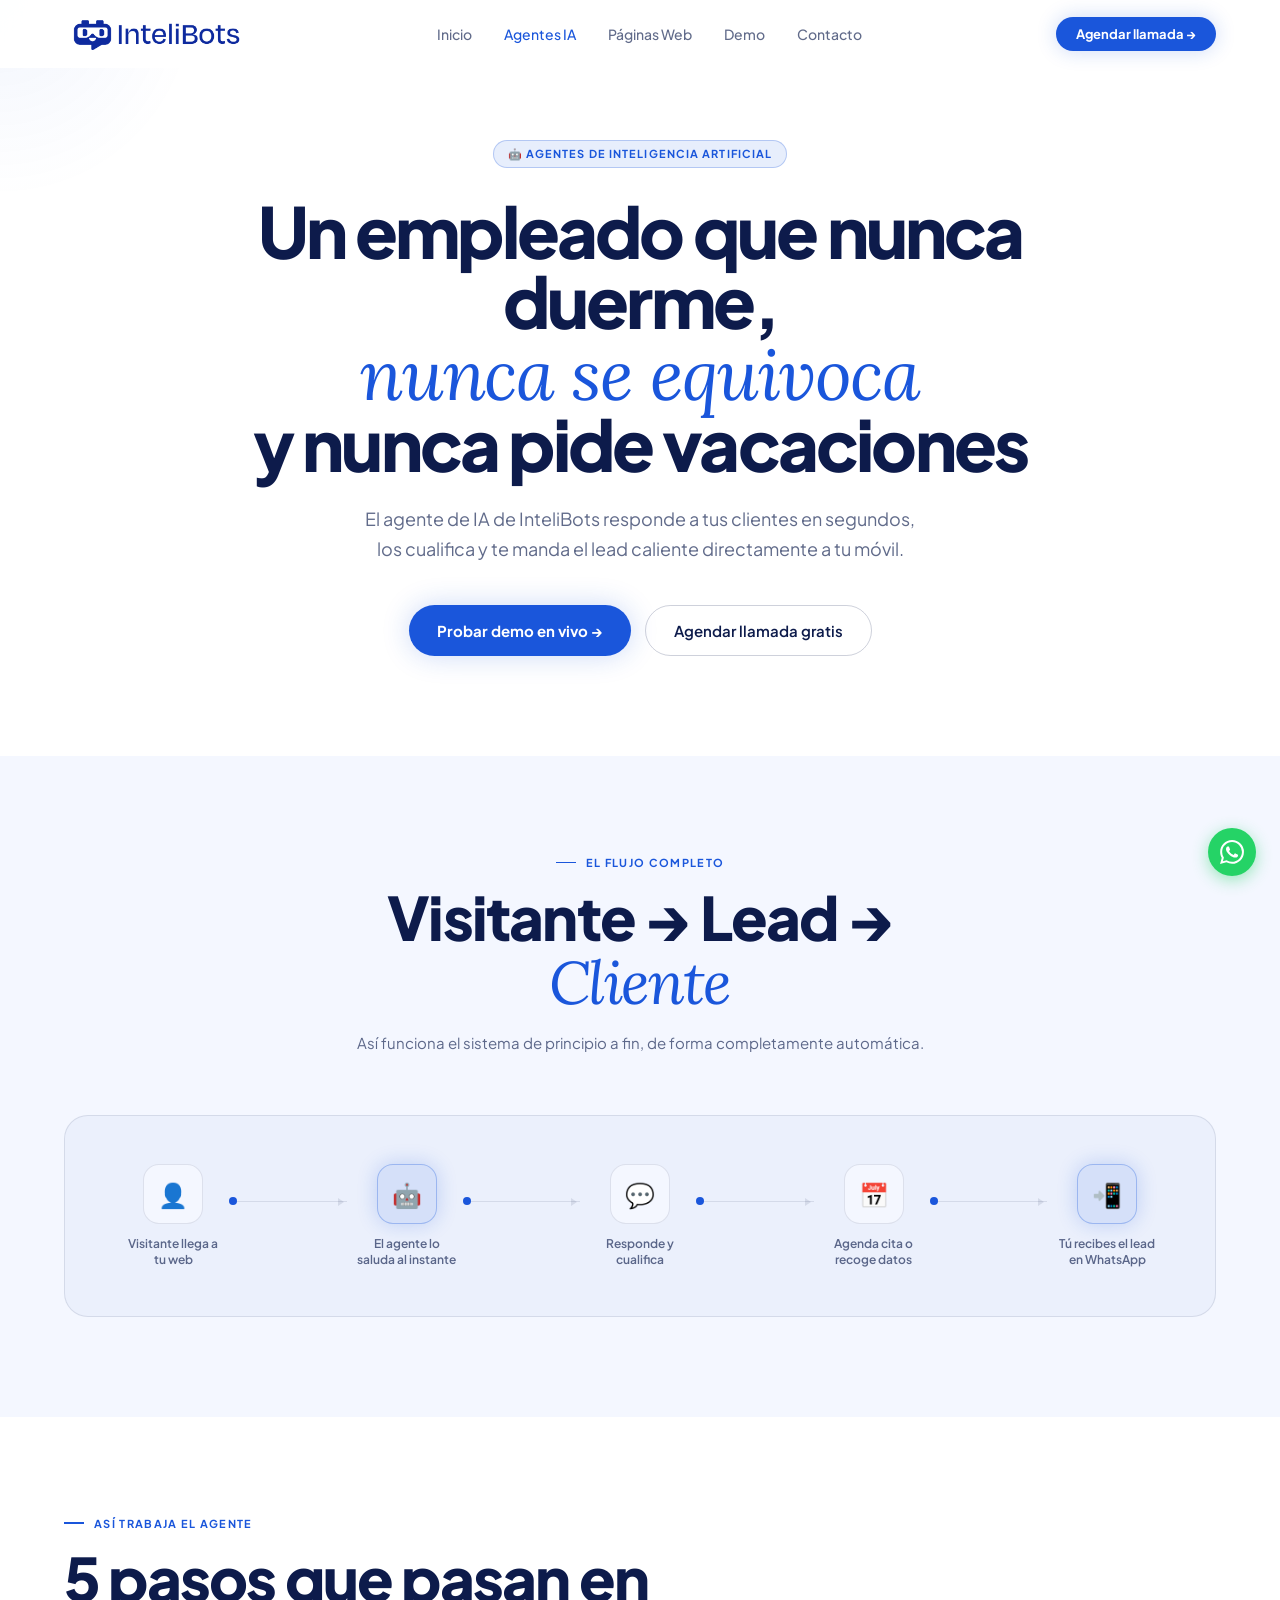
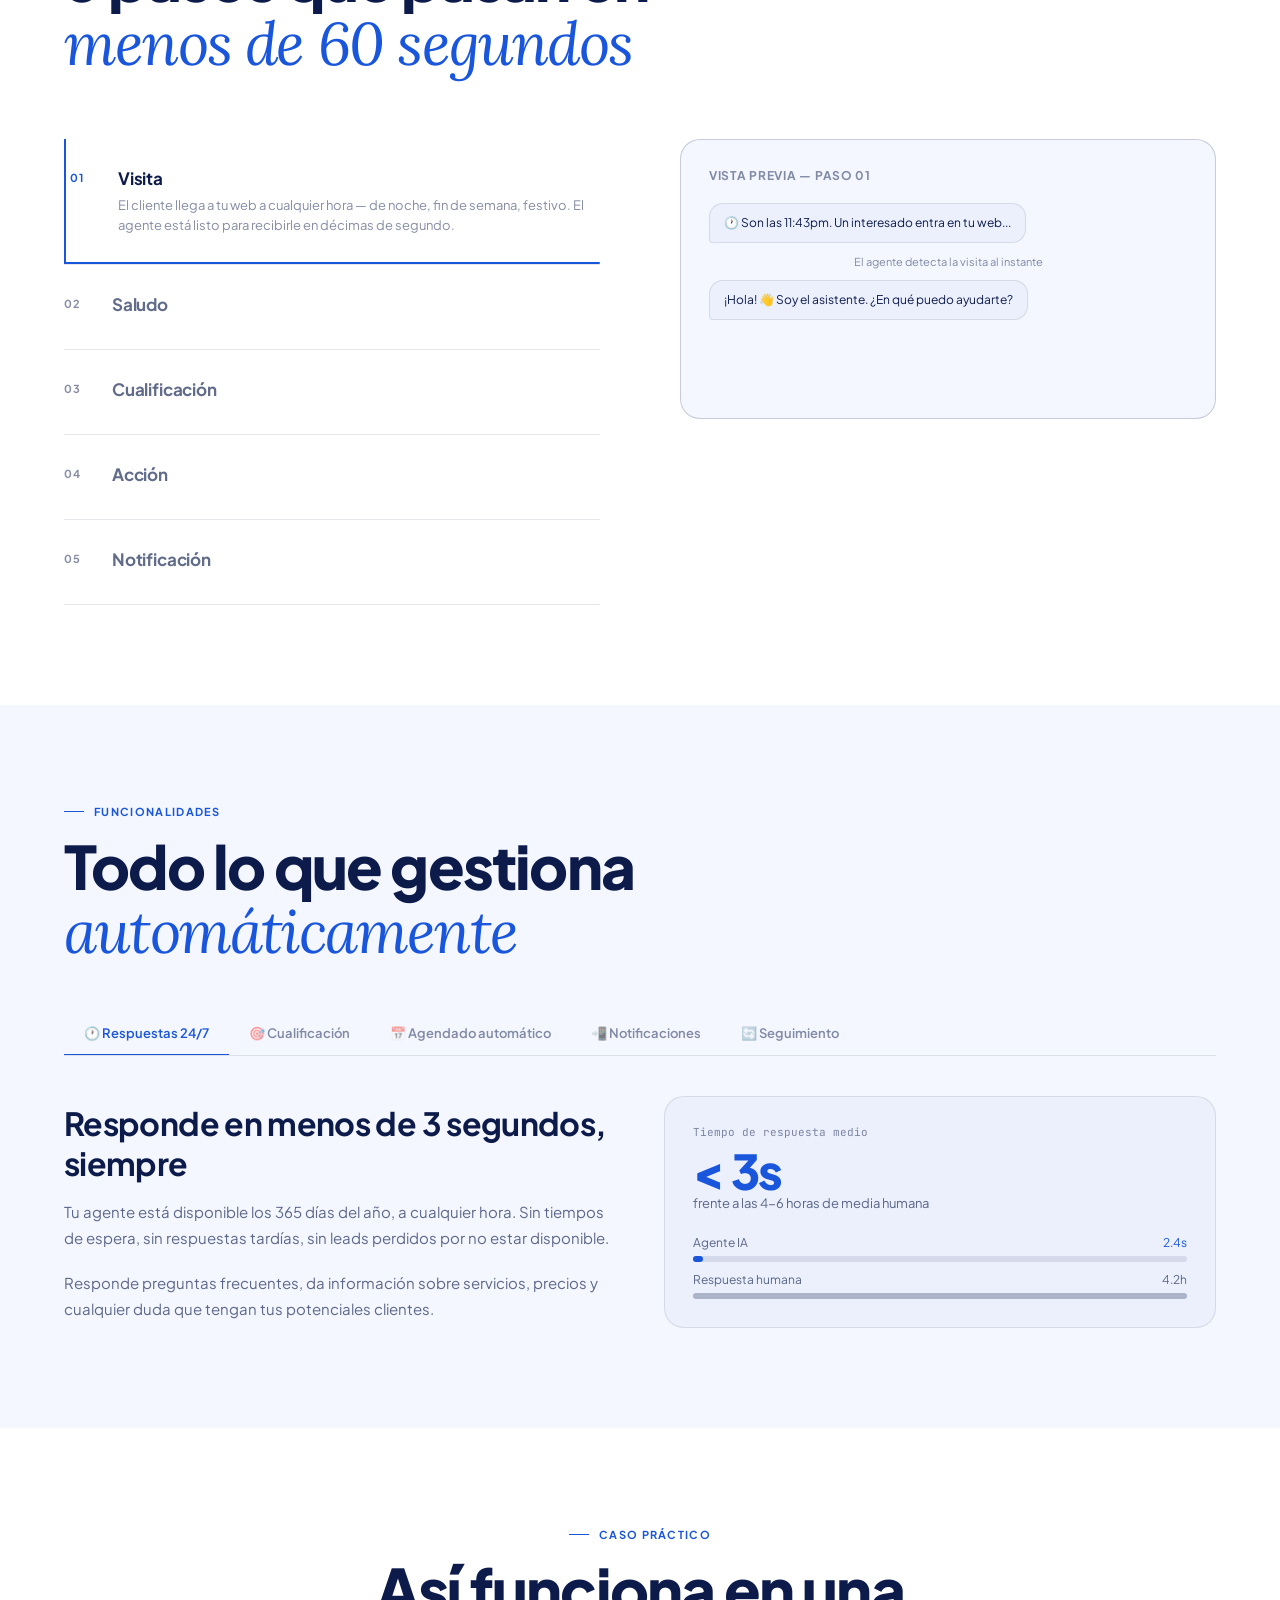
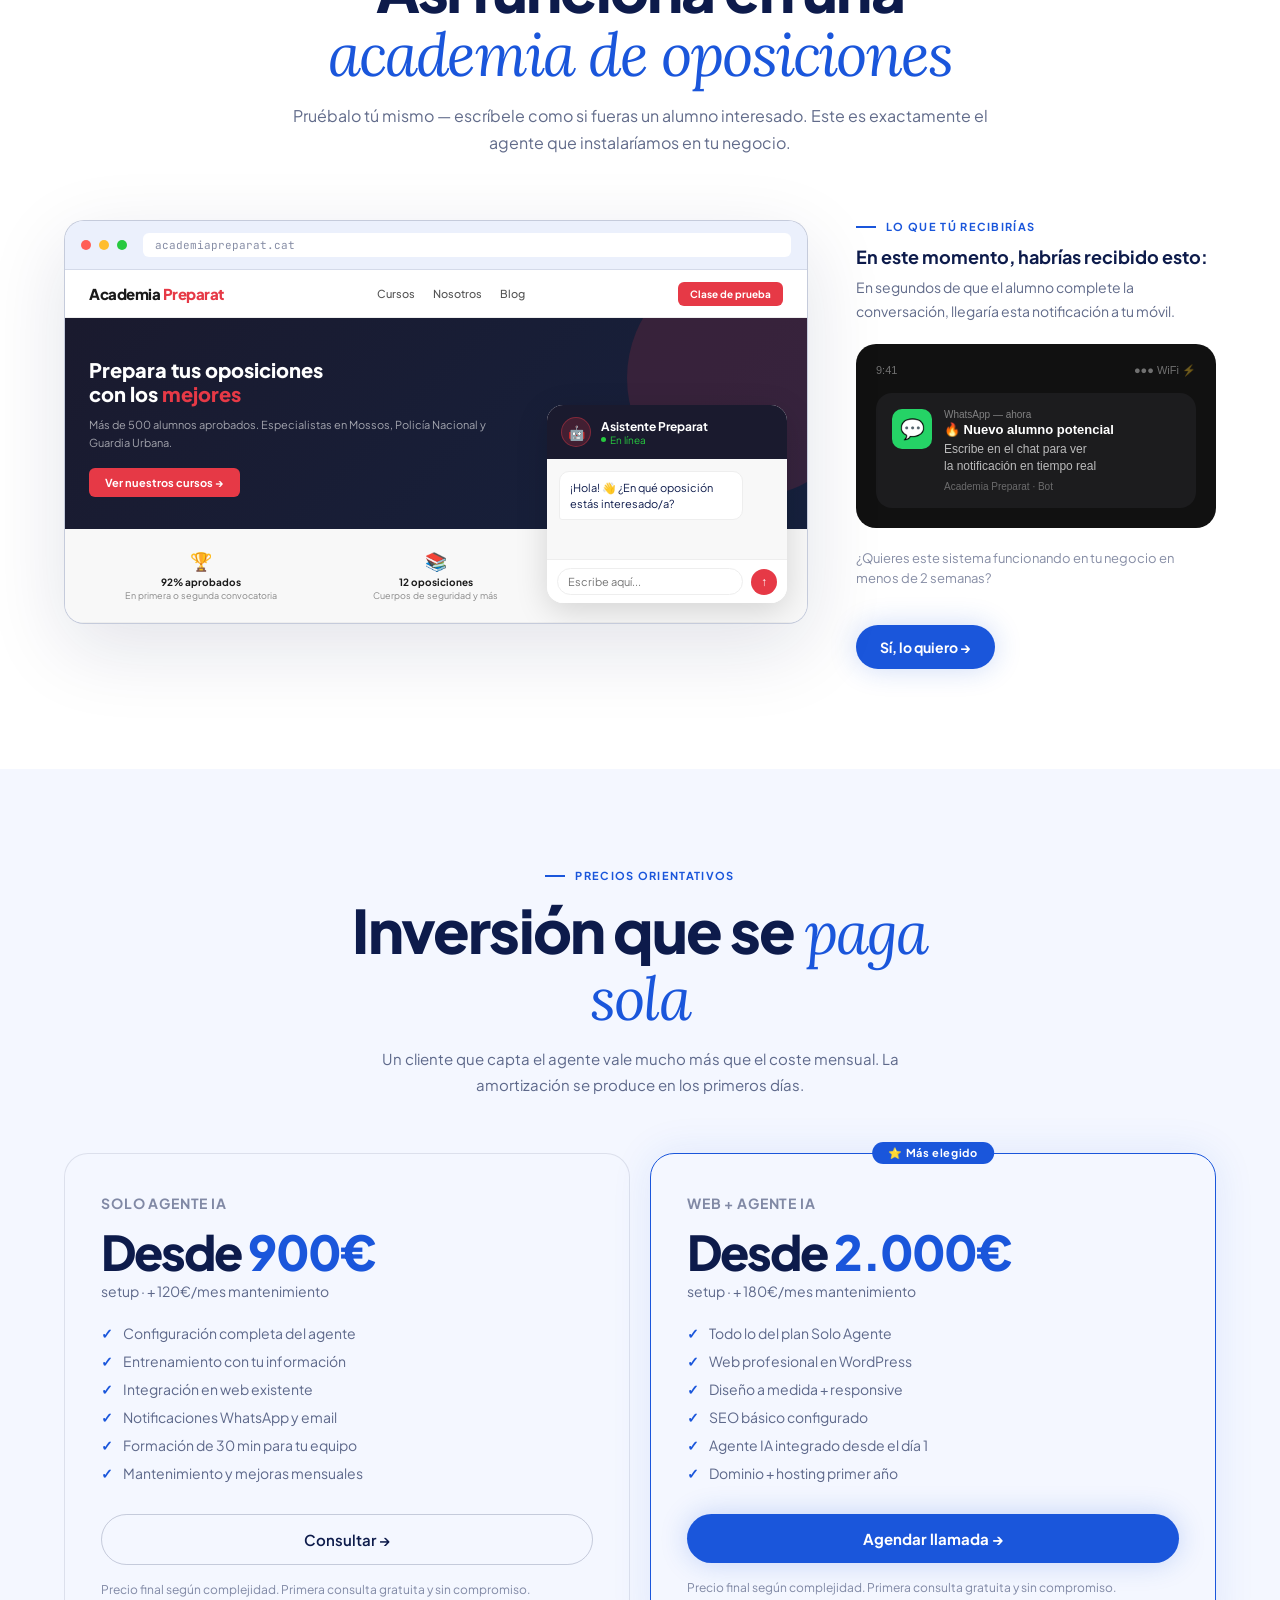
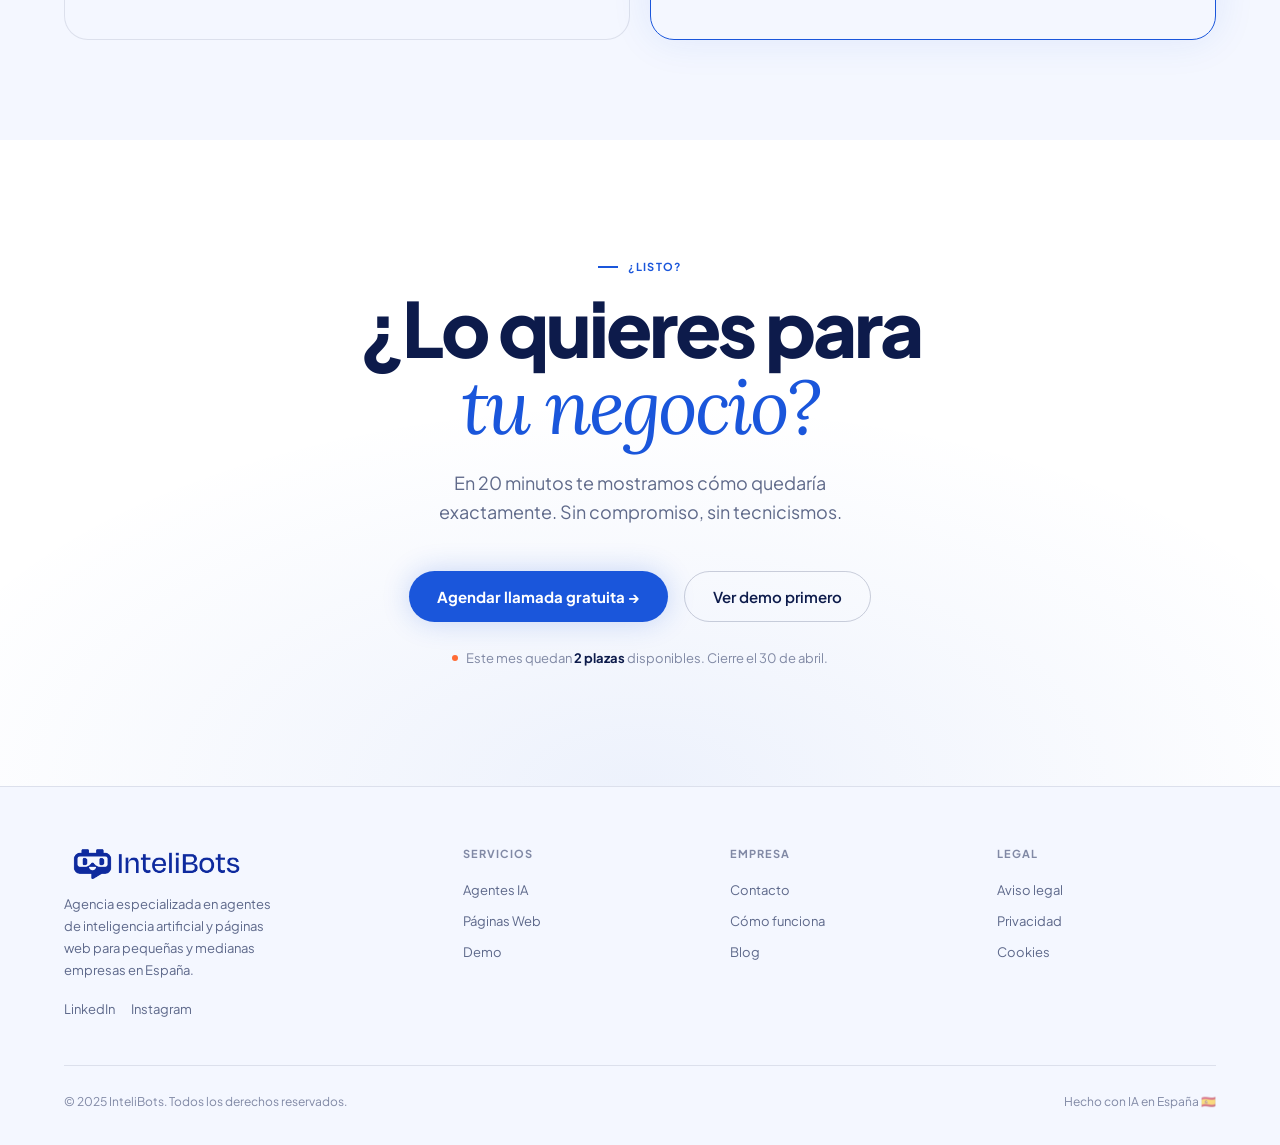
==== commit 4c88dc2b: "Añadir páginas legales: aviso legal, privacidad y cookies - Crear aviso-legal.html (cumple LSSI-CE A" ====
--- a/agentes-ia.html
+++ b/agentes-ia.html
@@ -615,7 +615,7 @@
     </div>
     <div class="footer-col"><h4>Servicios</h4><ul><li><a href="agentes-ia.html">Agentes IA</a></li><li><a href="paginas-web.html">Páginas Web</a></li><li><a href="demo.html">Demo</a></li></ul></div>
     <div class="footer-col"><h4>Empresa</h4><ul><li><a href="contacto.html">Contacto</a></li><li><a href="https://intelibots.es/como-funciona/">Cómo funciona</a></li><li><a href="#">Blog</a></li></ul></div>
-    <div class="footer-col"><h4>Legal</h4><ul><li><a href="#">Aviso legal</a></li><li><a href="#">Privacidad</a></li><li><a href="#">Cookies</a></li></ul></div>
+    <div class="footer-col"><h4>Legal</h4><ul><li><a href="aviso-legal.html">Aviso legal</a></li><li><a href="privacidad.html">Privacidad</a></li><li><a href="cookies.html">Cookies</a></li></ul></div>
   </div>
   <div class="footer-bottom">
     <span>© 2025 InteliBots. Todos los derechos reservados.</span>
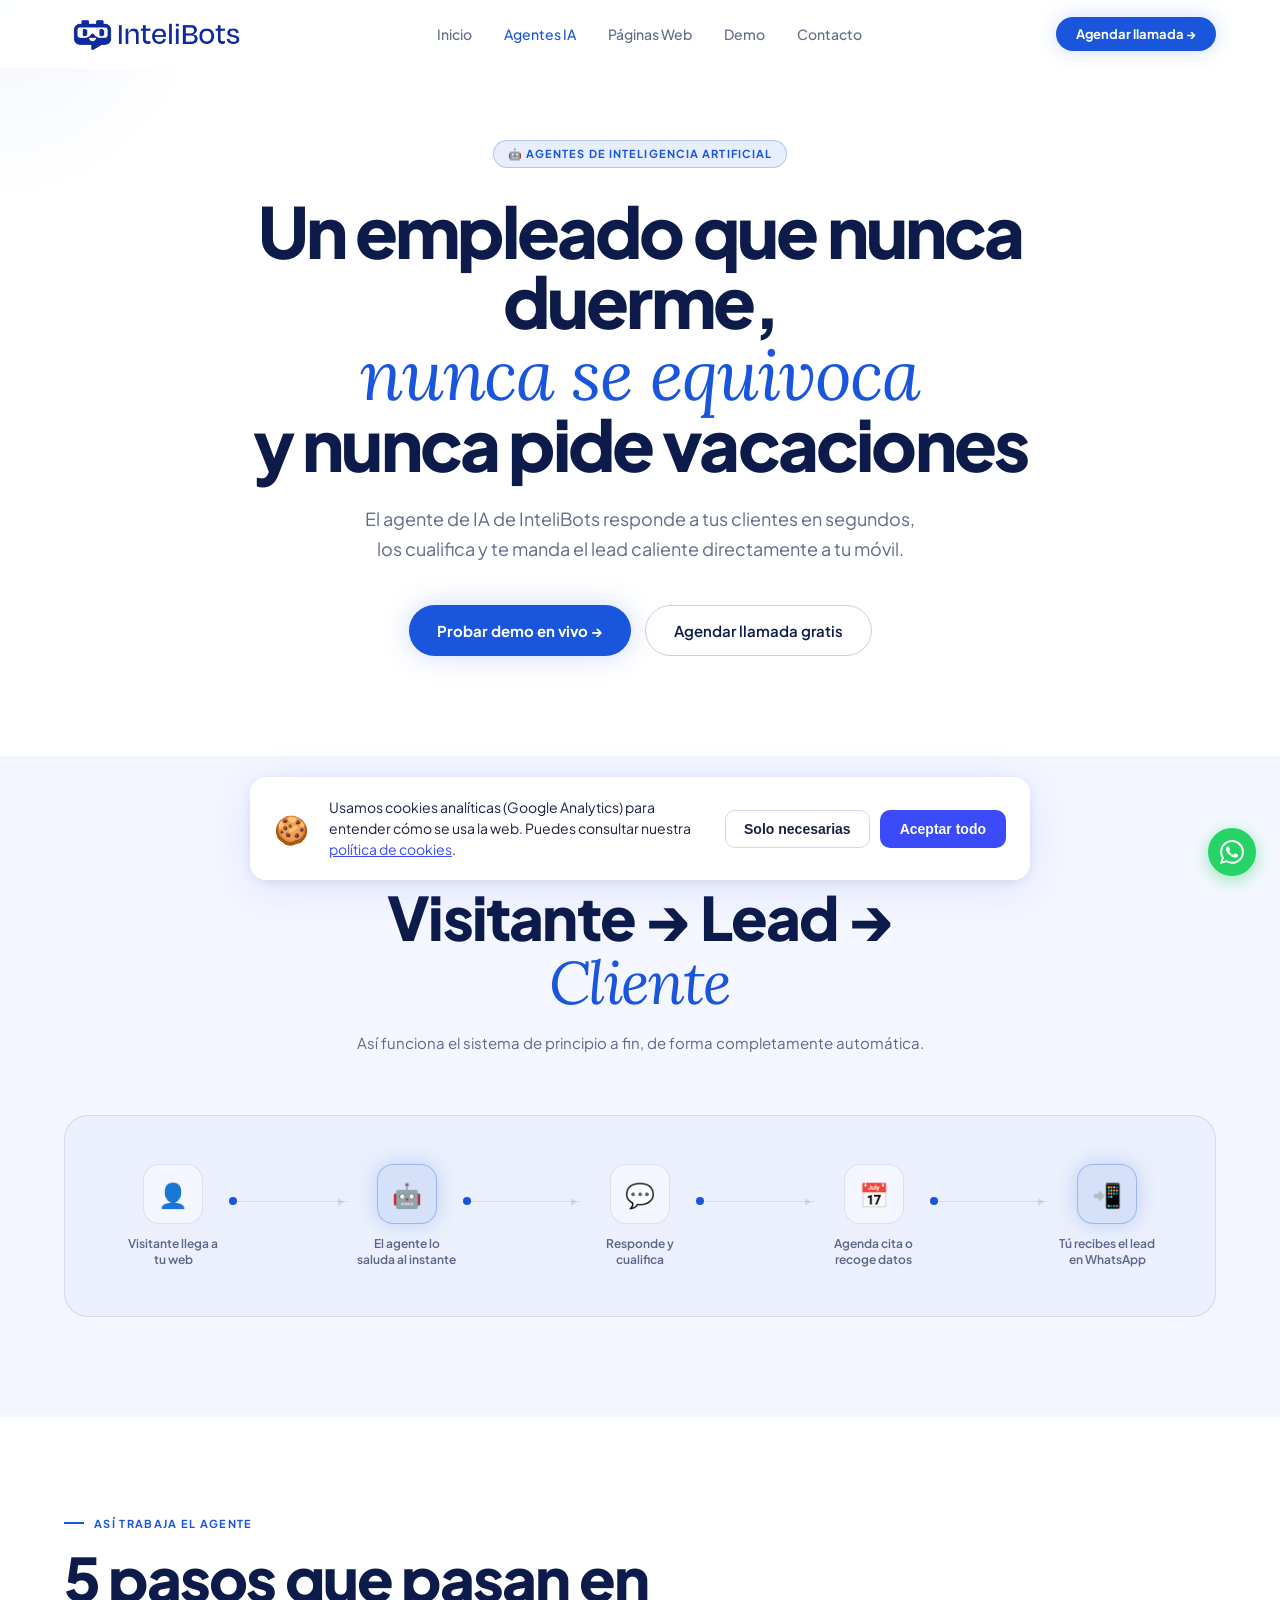
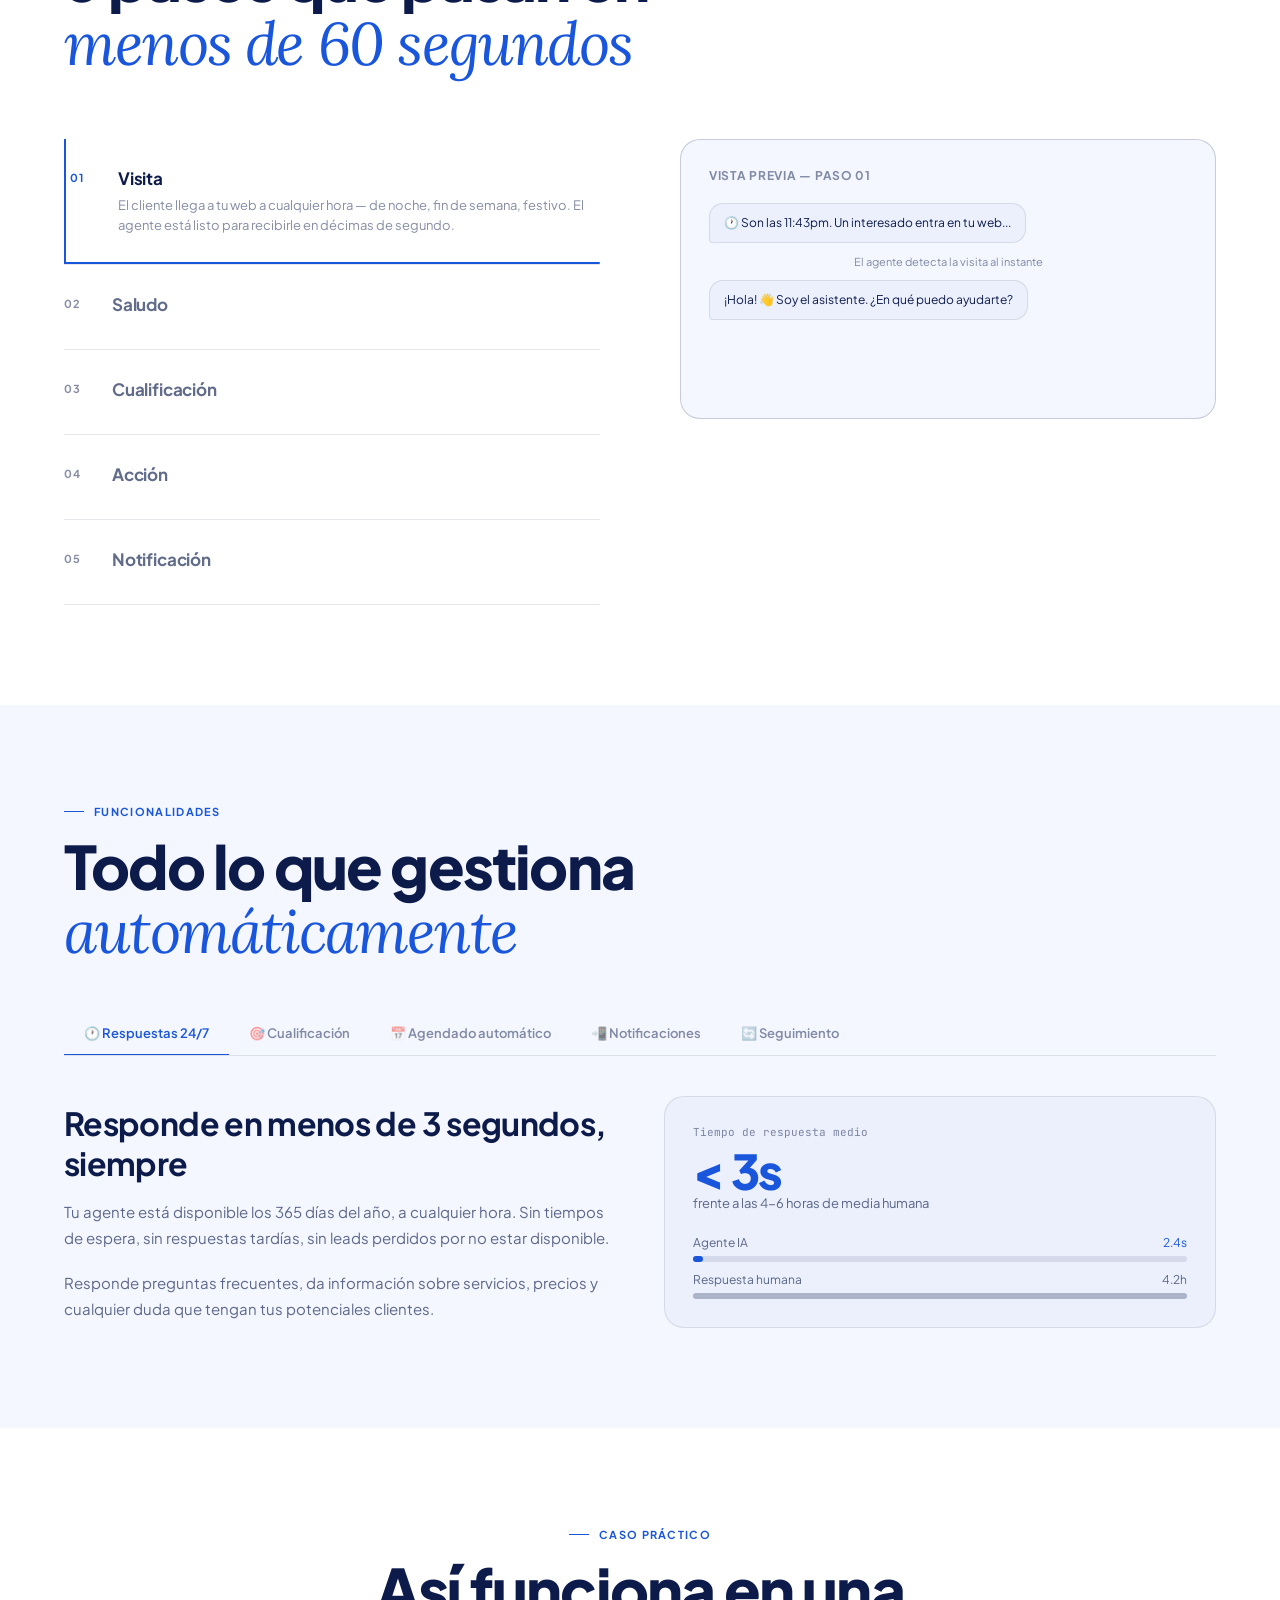
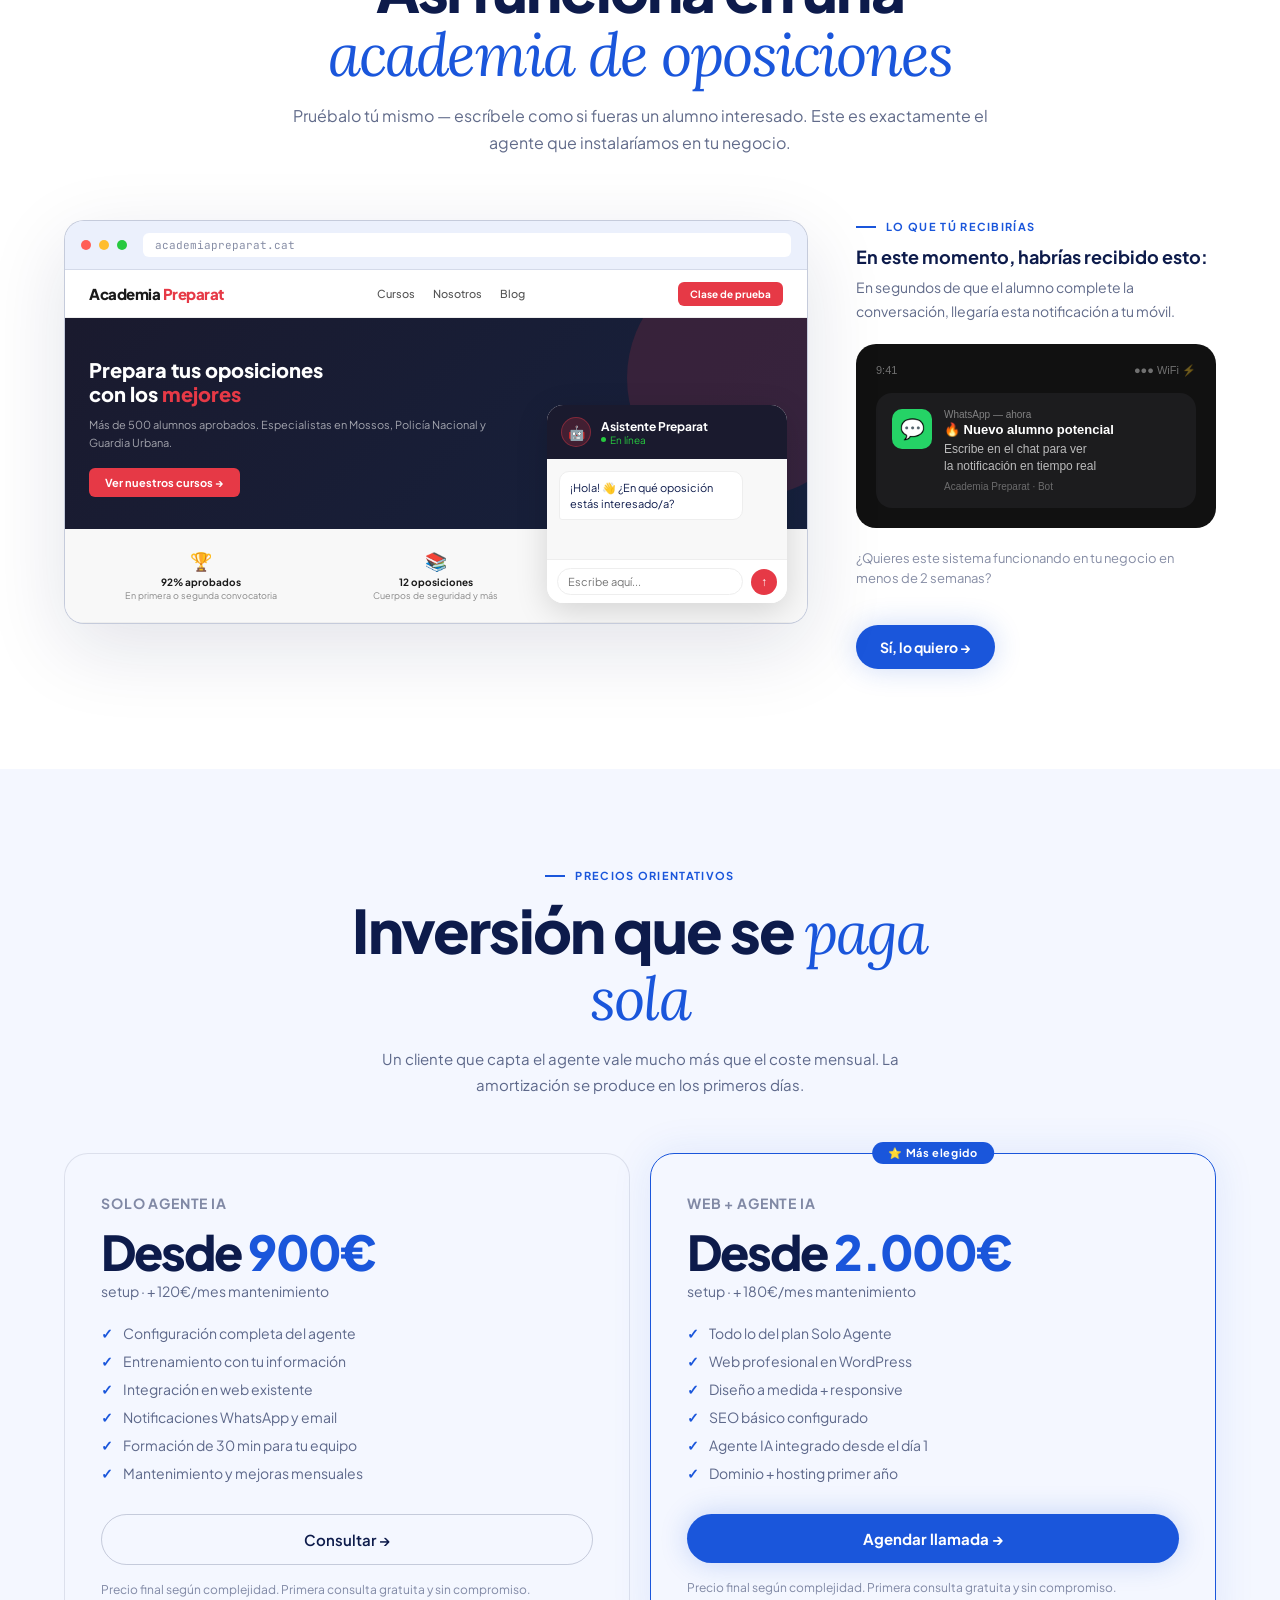
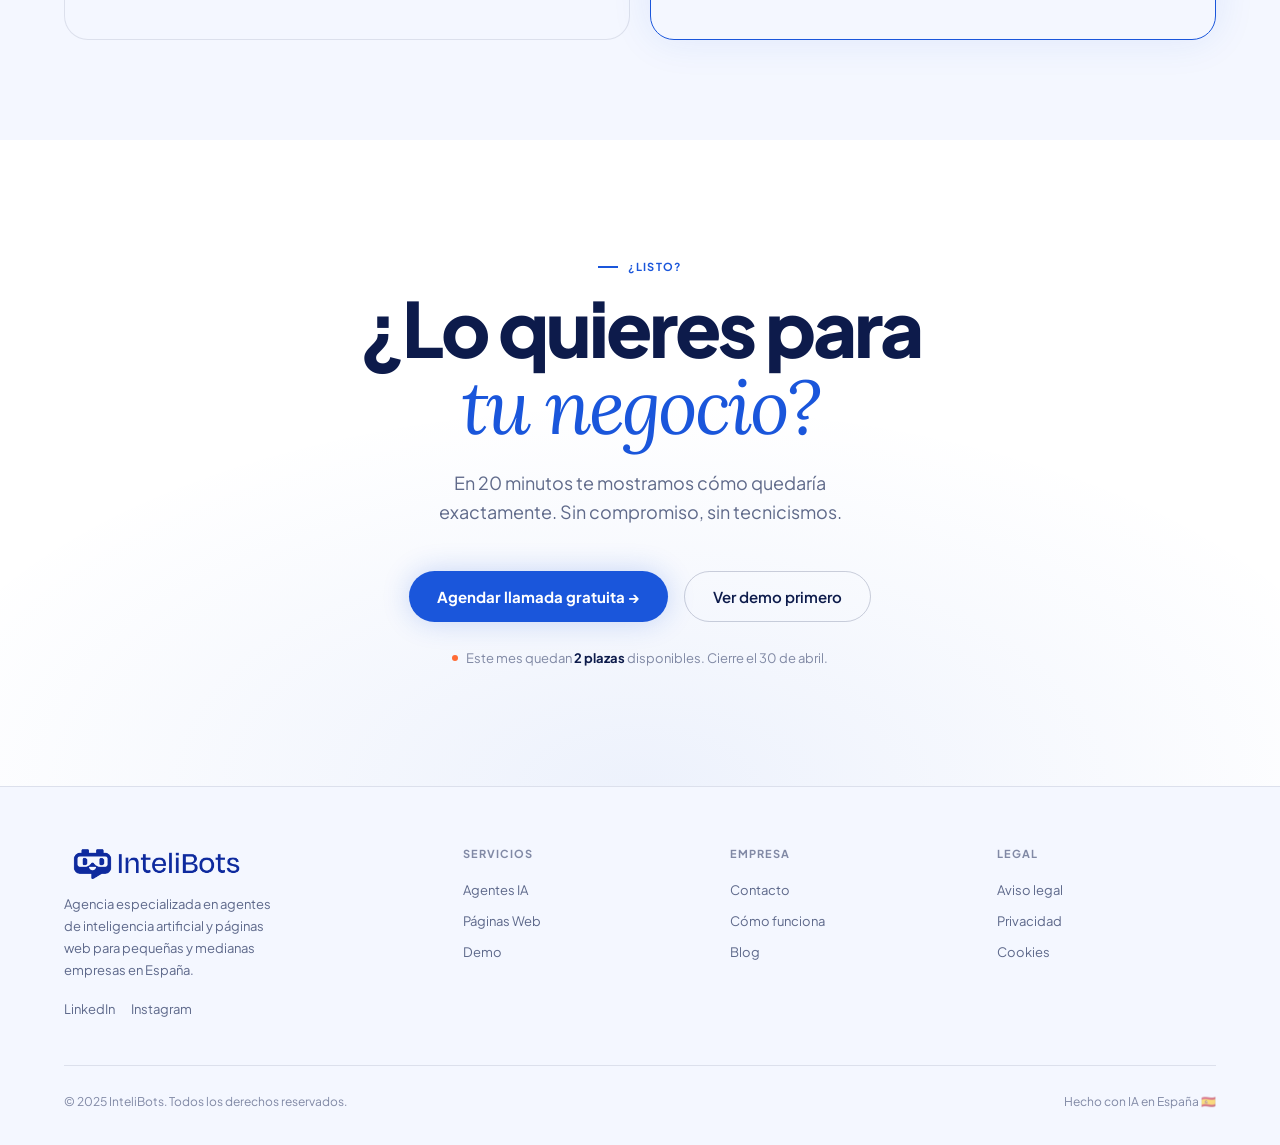
==== commit 111a142e: "Añadir banner de consentimiento de cookies (RGPD) - Crear cookie-consent.js: banner con opciones Ace" ====
--- a/agentes-ia.html
+++ b/agentes-ia.html
@@ -2,14 +2,6 @@
 <html lang="es">
 <head>
 <meta charset="UTF-8">
-<!-- Google tag (gtag.js) -->
-<script async src="https://www.googletagmanager.com/gtag/js?id=G-9PSBD4QX30"></script>
-<script>
-  window.dataLayer = window.dataLayer || [];
-  function gtag(){dataLayer.push(arguments);}
-  gtag('js', new Date());
-  gtag('config', 'G-9PSBD4QX30');
-</script>
 <link rel="icon" type="image/png" href="logo-icon.png">
 <meta name="viewport" content="width=device-width, initial-scale=1.0">
 <meta name="description" content="Agentes IA para tu negocio — InteliBots. Un empleado que nunca duerme, nunca se equivoca y nunca pide vacaciones. Capta leads 24/7 de forma automática.">
@@ -624,5 +616,6 @@
 </footer>
 
 <script src="main.js" defer></script>
+<script src="cookie-consent.js"></script>
 </body>
 </html>
